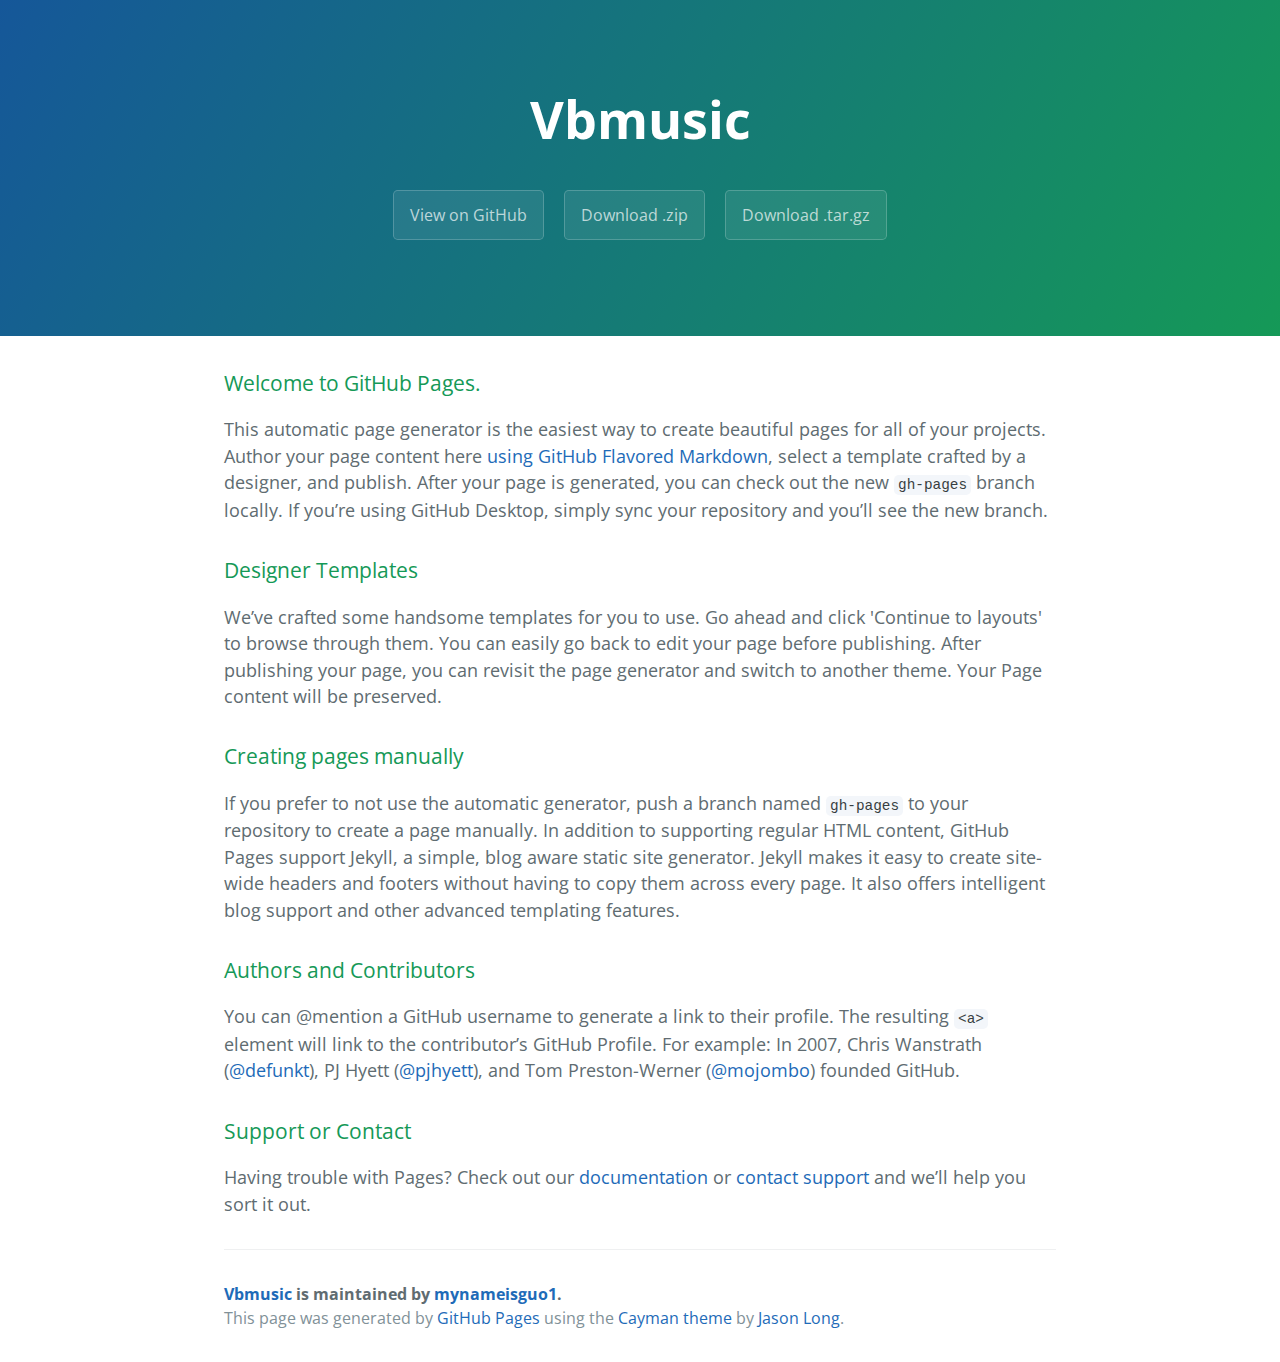
==== index.html @ 1adb62ca "Create gh-pages branch via GitHub" ====
<!DOCTYPE html>
<html lang="en-us">
  <head>
    <meta charset="UTF-8">
    <title>Vbmusic by mynameisguo1</title>
    <meta name="viewport" content="width=device-width, initial-scale=1">
    <link rel="stylesheet" type="text/css" href="stylesheets/normalize.css" media="screen">
    <link href='https://fonts.googleapis.com/css?family=Open+Sans:400,700' rel='stylesheet' type='text/css'>
    <link rel="stylesheet" type="text/css" href="stylesheets/stylesheet.css" media="screen">
    <link rel="stylesheet" type="text/css" href="stylesheets/github-light.css" media="screen">
  </head>
  <body>
    <section class="page-header">
      <h1 class="project-name">Vbmusic</h1>
      <h2 class="project-tagline"></h2>
      <a href="https://github.com/mynameisguo1/VBmusic" class="btn">View on GitHub</a>
      <a href="https://github.com/mynameisguo1/VBmusic/zipball/master" class="btn">Download .zip</a>
      <a href="https://github.com/mynameisguo1/VBmusic/tarball/master" class="btn">Download .tar.gz</a>
    </section>

    <section class="main-content">
      <h3>
<a id="welcome-to-github-pages" class="anchor" href="#welcome-to-github-pages" aria-hidden="true"><span aria-hidden="true" class="octicon octicon-link"></span></a>Welcome to GitHub Pages.</h3>

<p>This automatic page generator is the easiest way to create beautiful pages for all of your projects. Author your page content here <a href="https://guides.github.com/features/mastering-markdown/">using GitHub Flavored Markdown</a>, select a template crafted by a designer, and publish. After your page is generated, you can check out the new <code>gh-pages</code> branch locally. If you’re using GitHub Desktop, simply sync your repository and you’ll see the new branch.</p>

<h3>
<a id="designer-templates" class="anchor" href="#designer-templates" aria-hidden="true"><span aria-hidden="true" class="octicon octicon-link"></span></a>Designer Templates</h3>

<p>We’ve crafted some handsome templates for you to use. Go ahead and click 'Continue to layouts' to browse through them. You can easily go back to edit your page before publishing. After publishing your page, you can revisit the page generator and switch to another theme. Your Page content will be preserved.</p>

<h3>
<a id="creating-pages-manually" class="anchor" href="#creating-pages-manually" aria-hidden="true"><span aria-hidden="true" class="octicon octicon-link"></span></a>Creating pages manually</h3>

<p>If you prefer to not use the automatic generator, push a branch named <code>gh-pages</code> to your repository to create a page manually. In addition to supporting regular HTML content, GitHub Pages support Jekyll, a simple, blog aware static site generator. Jekyll makes it easy to create site-wide headers and footers without having to copy them across every page. It also offers intelligent blog support and other advanced templating features.</p>

<h3>
<a id="authors-and-contributors" class="anchor" href="#authors-and-contributors" aria-hidden="true"><span aria-hidden="true" class="octicon octicon-link"></span></a>Authors and Contributors</h3>

<p>You can @mention a GitHub username to generate a link to their profile. The resulting <code>&lt;a&gt;</code> element will link to the contributor’s GitHub Profile. For example: In 2007, Chris Wanstrath (<a href="https://github.com/defunkt" class="user-mention">@defunkt</a>), PJ Hyett (<a href="https://github.com/pjhyett" class="user-mention">@pjhyett</a>), and Tom Preston-Werner (<a href="https://github.com/mojombo" class="user-mention">@mojombo</a>) founded GitHub.</p>

<h3>
<a id="support-or-contact" class="anchor" href="#support-or-contact" aria-hidden="true"><span aria-hidden="true" class="octicon octicon-link"></span></a>Support or Contact</h3>

<p>Having trouble with Pages? Check out our <a href="https://help.github.com/pages">documentation</a> or <a href="https://github.com/contact">contact support</a> and we’ll help you sort it out.</p>

      <footer class="site-footer">
        <span class="site-footer-owner"><a href="https://github.com/mynameisguo1/VBmusic">Vbmusic</a> is maintained by <a href="https://github.com/mynameisguo1">mynameisguo1</a>.</span>

        <span class="site-footer-credits">This page was generated by <a href="https://pages.github.com">GitHub Pages</a> using the <a href="https://github.com/jasonlong/cayman-theme">Cayman theme</a> by <a href="https://twitter.com/jasonlong">Jason Long</a>.</span>
      </footer>

    </section>

  
  </body>
</html>
---- stylesheets/stylesheet.css ----
* {
  box-sizing: border-box; }

body {
  padding: 0;
  margin: 0;
  font-family: "Open Sans", "Helvetica Neue", Helvetica, Arial, sans-serif;
  font-size: 16px;
  line-height: 1.5;
  color: #606c71; }

a {
  color: #1e6bb8;
  text-decoration: none; }
  a:hover {
    text-decoration: underline; }

.btn {
  display: inline-block;
  margin-bottom: 1rem;
  color: rgba(255, 255, 255, 0.7);
  background-color: rgba(255, 255, 255, 0.08);
  border-color: rgba(255, 255, 255, 0.2);
  border-style: solid;
  border-width: 1px;
  border-radius: 0.3rem;
  transition: color 0.2s, background-color 0.2s, border-color 0.2s; }
  .btn + .btn {
    margin-left: 1rem; }

.btn:hover {
  color: rgba(255, 255, 255, 0.8);
  text-decoration: none;
  background-color: rgba(255, 255, 255, 0.2);
  border-color: rgba(255, 255, 255, 0.3); }

@media screen and (min-width: 64em) {
  .btn {
    padding: 0.75rem 1rem; } }

@media screen and (min-width: 42em) and (max-width: 64em) {
  .btn {
    padding: 0.6rem 0.9rem;
    font-size: 0.9rem; } }

@media screen and (max-width: 42em) {
  .btn {
    display: block;
    width: 100%;
    padding: 0.75rem;
    font-size: 0.9rem; }
    .btn + .btn {
      margin-top: 1rem;
      margin-left: 0; } }

.page-header {
  color: #fff;
  text-align: center;
  background-color: #159957;
  background-image: linear-gradient(120deg, #155799, #159957); }

@media screen and (min-width: 64em) {
  .page-header {
    padding: 5rem 6rem; } }

@media screen and (min-width: 42em) and (max-width: 64em) {
  .page-header {
    padding: 3rem 4rem; } }

@media screen and (max-width: 42em) {
  .page-header {
    padding: 2rem 1rem; } }

.project-name {
  margin-top: 0;
  margin-bottom: 0.1rem; }

@media screen and (min-width: 64em) {
  .project-name {
    font-size: 3.25rem; } }

@media screen and (min-width: 42em) and (max-width: 64em) {
  .project-name {
    font-size: 2.25rem; } }

@media screen and (max-width: 42em) {
  .project-name {
    font-size: 1.75rem; } }

.project-tagline {
  margin-bottom: 2rem;
  font-weight: normal;
  opacity: 0.7; }

@media screen and (min-width: 64em) {
  .project-tagline {
    font-size: 1.25rem; } }

@media screen and (min-width: 42em) and (max-width: 64em) {
  .project-tagline {
    font-size: 1.15rem; } }

@media screen and (max-width: 42em) {
  .project-tagline {
    font-size: 1rem; } }

.main-content :first-child {
  margin-top: 0; }
.main-content img {
  max-width: 100%; }
.main-content h1, .main-content h2, .main-content h3, .main-content h4, .main-content h5, .main-content h6 {
  margin-top: 2rem;
  margin-bottom: 1rem;
  font-weight: normal;
  color: #159957; }
.main-content p {
  margin-bottom: 1em; }
.main-content code {
  padding: 2px 4px;
  font-family: Consolas, "Liberation Mono", Menlo, Courier, monospace;
  font-size: 0.9rem;
  color: #383e41;
  background-color: #f3f6fa;
  border-radius: 0.3rem; }
.main-content pre {
  padding: 0.8rem;
  margin-top: 0;
  margin-bottom: 1rem;
  font: 1rem Consolas, "Liberation Mono", Menlo, Courier, monospace;
  color: #567482;
  word-wrap: normal;
  background-color: #f3f6fa;
  border: solid 1px #dce6f0;
  border-radius: 0.3rem; }
  .main-content pre > code {
    padding: 0;
    margin: 0;
    font-size: 0.9rem;
    color: #567482;
    word-break: normal;
    white-space: pre;
    background: transparent;
    border: 0; }
.main-content .highlight {
  margin-bottom: 1rem; }
  .main-content .highlight pre {
    margin-bottom: 0;
    word-break: normal; }
.main-content .highlight pre, .main-content pre {
  padding: 0.8rem;
  overflow: auto;
  font-size: 0.9rem;
  line-height: 1.45;
  border-radius: 0.3rem; }
.main-content pre code, .main-content pre tt {
  display: inline;
  max-width: initial;
  padding: 0;
  margin: 0;
  overflow: initial;
  line-height: inherit;
  word-wrap: normal;
  background-color: transparent;
  border: 0; }
  .main-content pre code:before, .main-content pre code:after, .main-content pre tt:before, .main-content pre tt:after {
    content: normal; }
.main-content ul, .main-content ol {
  margin-top: 0; }
.main-content blockquote {
  padding: 0 1rem;
  margin-left: 0;
  color: #819198;
  border-left: 0.3rem solid #dce6f0; }
  .main-content blockquote > :first-child {
    margin-top: 0; }
  .main-content blockquote > :last-child {
    margin-bottom: 0; }
.main-content table {
  display: block;
  width: 100%;
  overflow: auto;
  word-break: normal;
  word-break: keep-all; }
  .main-content table th {
    font-weight: bold; }
  .main-content table th, .main-content table td {
    padding: 0.5rem 1rem;
    border: 1px solid #e9ebec; }
.main-content dl {
  padding: 0; }
  .main-content dl dt {
    padding: 0;
    margin-top: 1rem;
    font-size: 1rem;
    font-weight: bold; }
  .main-content dl dd {
    padding: 0;
    margin-bottom: 1rem; }
.main-content hr {
  height: 2px;
  padding: 0;
  margin: 1rem 0;
  background-color: #eff0f1;
  border: 0; }

@media screen and (min-width: 64em) {
  .main-content {
    max-width: 64rem;
    padding: 2rem 6rem;
    margin: 0 auto;
    font-size: 1.1rem; } }

@media screen and (min-width: 42em) and (max-width: 64em) {
  .main-content {
    padding: 2rem 4rem;
    font-size: 1.1rem; } }

@media screen and (max-width: 42em) {
  .main-content {
    padding: 2rem 1rem;
    font-size: 1rem; } }

.site-footer {
  padding-top: 2rem;
  margin-top: 2rem;
  border-top: solid 1px #eff0f1; }

.site-footer-owner {
  display: block;
  font-weight: bold; }

.site-footer-credits {
  color: #819198; }

@media screen and (min-width: 64em) {
  .site-footer {
    font-size: 1rem; } }

@media screen and (min-width: 42em) and (max-width: 64em) {
  .site-footer {
    font-size: 1rem; } }

@media screen and (max-width: 42em) {
  .site-footer {
    font-size: 0.9rem; } }
---- stylesheets/github-light.css ----
/*
The MIT License (MIT)

Copyright (c) 2016 GitHub, Inc.

Permission is hereby granted, free of charge, to any person obtaining a copy
of this software and associated documentation files (the "Software"), to deal
in the Software without restriction, including without limitation the rights
to use, copy, modify, merge, publish, distribute, sublicense, and/or sell
copies of the Software, and to permit persons to whom the Software is
furnished to do so, subject to the following conditions:

The above copyright notice and this permission notice shall be included in all
copies or substantial portions of the Software.

THE SOFTWARE IS PROVIDED "AS IS", WITHOUT WARRANTY OF ANY KIND, EXPRESS OR
IMPLIED, INCLUDING BUT NOT LIMITED TO THE WARRANTIES OF MERCHANTABILITY,
FITNESS FOR A PARTICULAR PURPOSE AND NONINFRINGEMENT. IN NO EVENT SHALL THE
AUTHORS OR COPYRIGHT HOLDERS BE LIABLE FOR ANY CLAIM, DAMAGES OR OTHER
LIABILITY, WHETHER IN AN ACTION OF CONTRACT, TORT OR OTHERWISE, ARISING FROM,
OUT OF OR IN CONNECTION WITH THE SOFTWARE OR THE USE OR OTHER DEALINGS IN THE
SOFTWARE.

*/

.pl-c /* comment */ {
  color: #969896;
}

.pl-c1 /* constant, variable.other.constant, support, meta.property-name, support.constant, support.variable, meta.module-reference, markup.raw, meta.diff.header */,
.pl-s .pl-v /* string variable */ {
  color: #0086b3;
}

.pl-e /* entity */,
.pl-en /* entity.name */ {
  color: #795da3;
}

.pl-smi /* variable.parameter.function, storage.modifier.package, storage.modifier.import, storage.type.java, variable.other */,
.pl-s .pl-s1 /* string source */ {
  color: #333;
}

.pl-ent /* entity.name.tag */ {
  color: #63a35c;
}

.pl-k /* keyword, storage, storage.type */ {
  color: #a71d5d;
}

.pl-s /* string */,
.pl-pds /* punctuation.definition.string, string.regexp.character-class */,
.pl-s .pl-pse .pl-s1 /* string punctuation.section.embedded source */,
.pl-sr /* string.regexp */,
.pl-sr .pl-cce /* string.regexp constant.character.escape */,
.pl-sr .pl-sre /* string.regexp source.ruby.embedded */,
.pl-sr .pl-sra /* string.regexp string.regexp.arbitrary-repitition */ {
  color: #183691;
}

.pl-v /* variable */ {
  color: #ed6a43;
}

.pl-id /* invalid.deprecated */ {
  color: #b52a1d;
}

.pl-ii /* invalid.illegal */ {
  color: #f8f8f8;
  background-color: #b52a1d;
}

.pl-sr .pl-cce /* string.regexp constant.character.escape */ {
  font-weight: bold;
  color: #63a35c;
}

.pl-ml /* markup.list */ {
  color: #693a17;
}

.pl-mh /* markup.heading */,
.pl-mh .pl-en /* markup.heading entity.name */,
.pl-ms /* meta.separator */ {
  font-weight: bold;
  color: #1d3e81;
}

.pl-mq /* markup.quote */ {
  color: #008080;
}

.pl-mi /* markup.italic */ {
  font-style: italic;
  color: #333;
}

.pl-mb /* markup.bold */ {
  font-weight: bold;
  color: #333;
}

.pl-md /* markup.deleted, meta.diff.header.from-file */ {
  color: #bd2c00;
  background-color: #ffecec;
}

.pl-mi1 /* markup.inserted, meta.diff.header.to-file */ {
  color: #55a532;
  background-color: #eaffea;
}

.pl-mdr /* meta.diff.range */ {
  font-weight: bold;
  color: #795da3;
}

.pl-mo /* meta.output */ {
  color: #1d3e81;
}
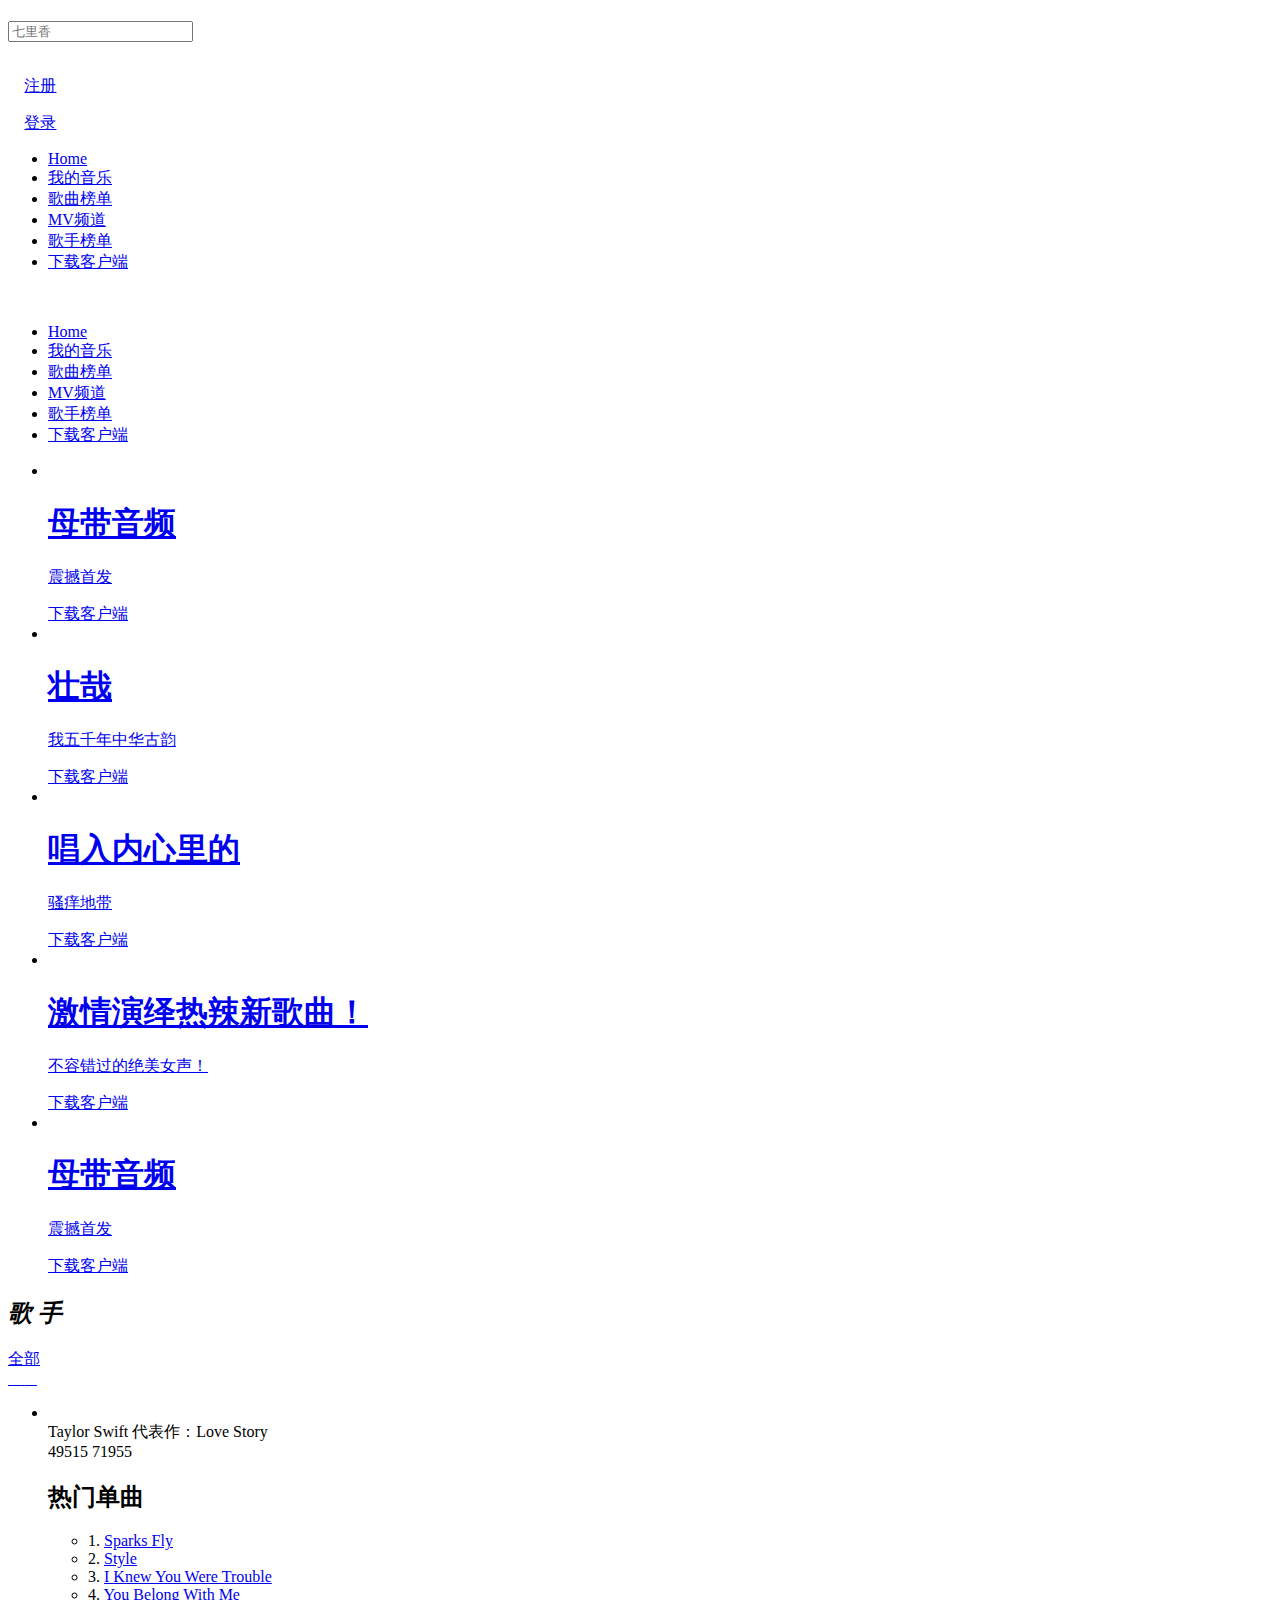
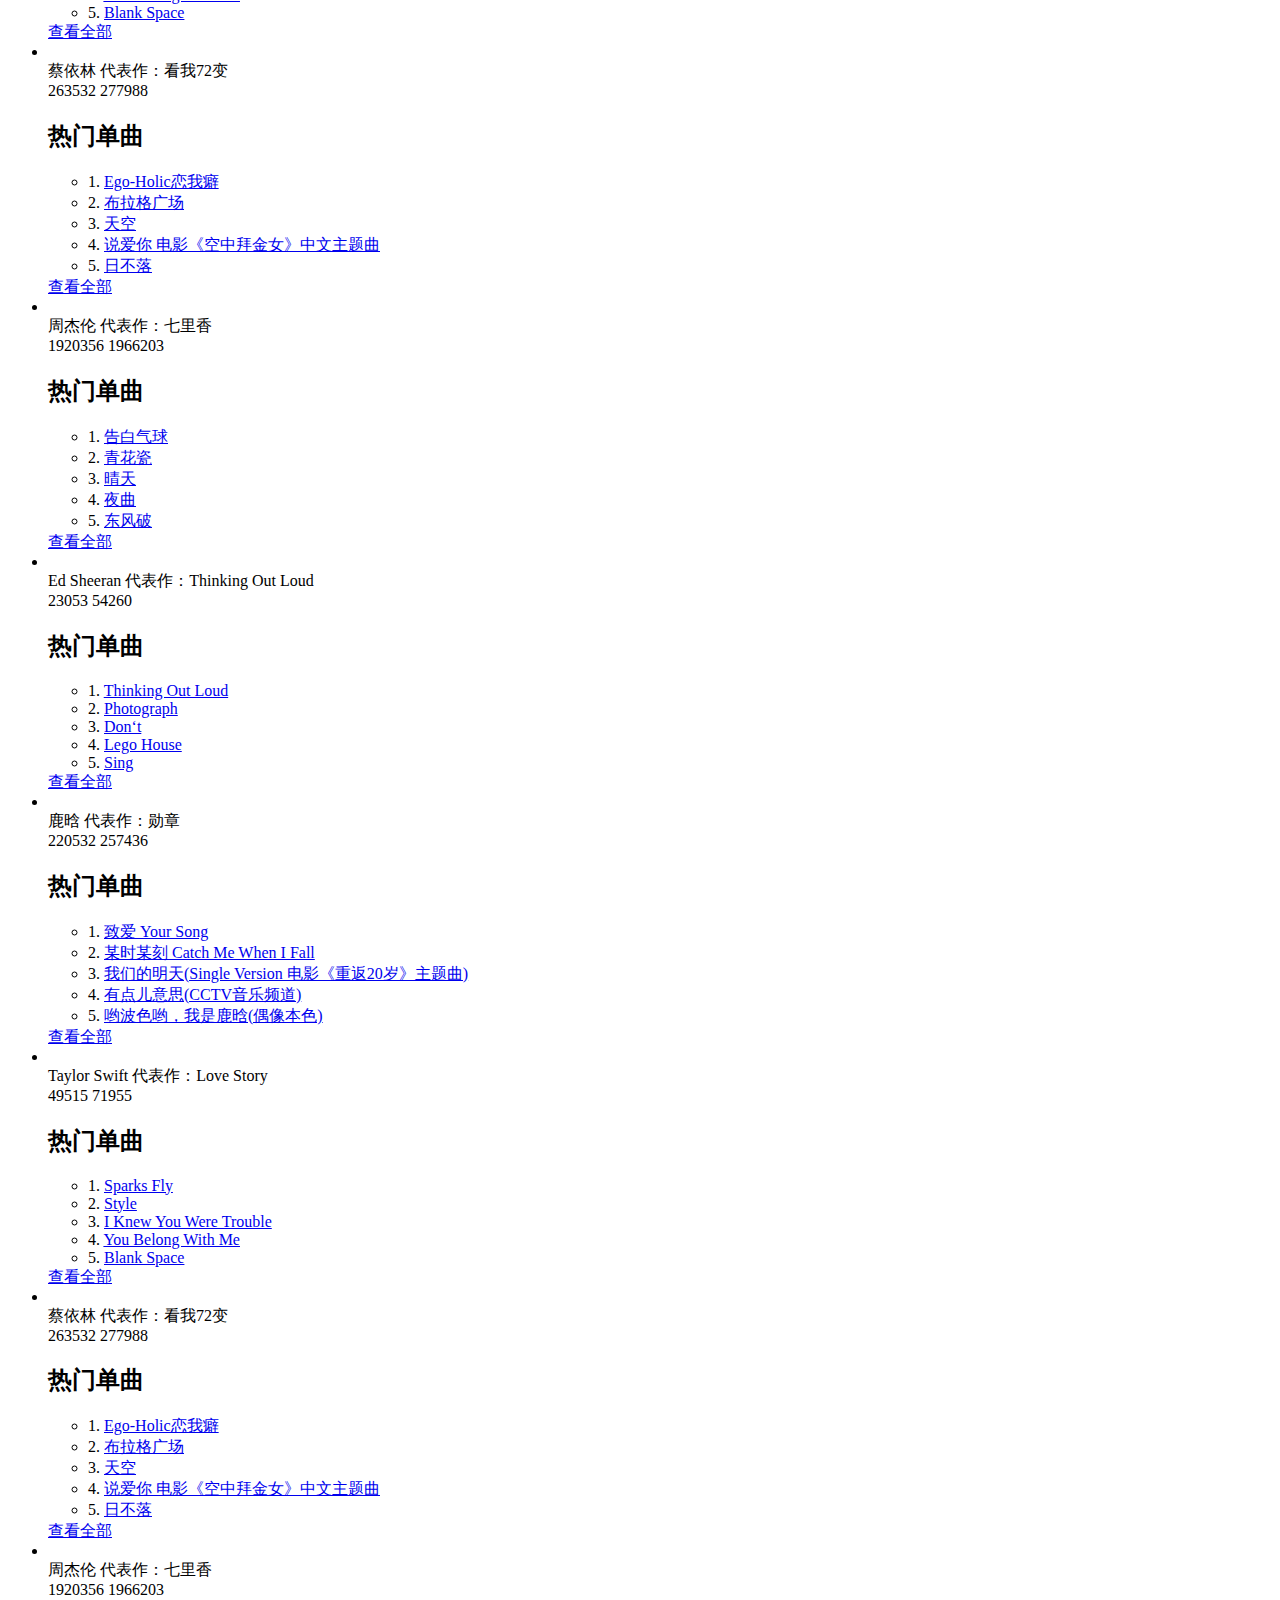
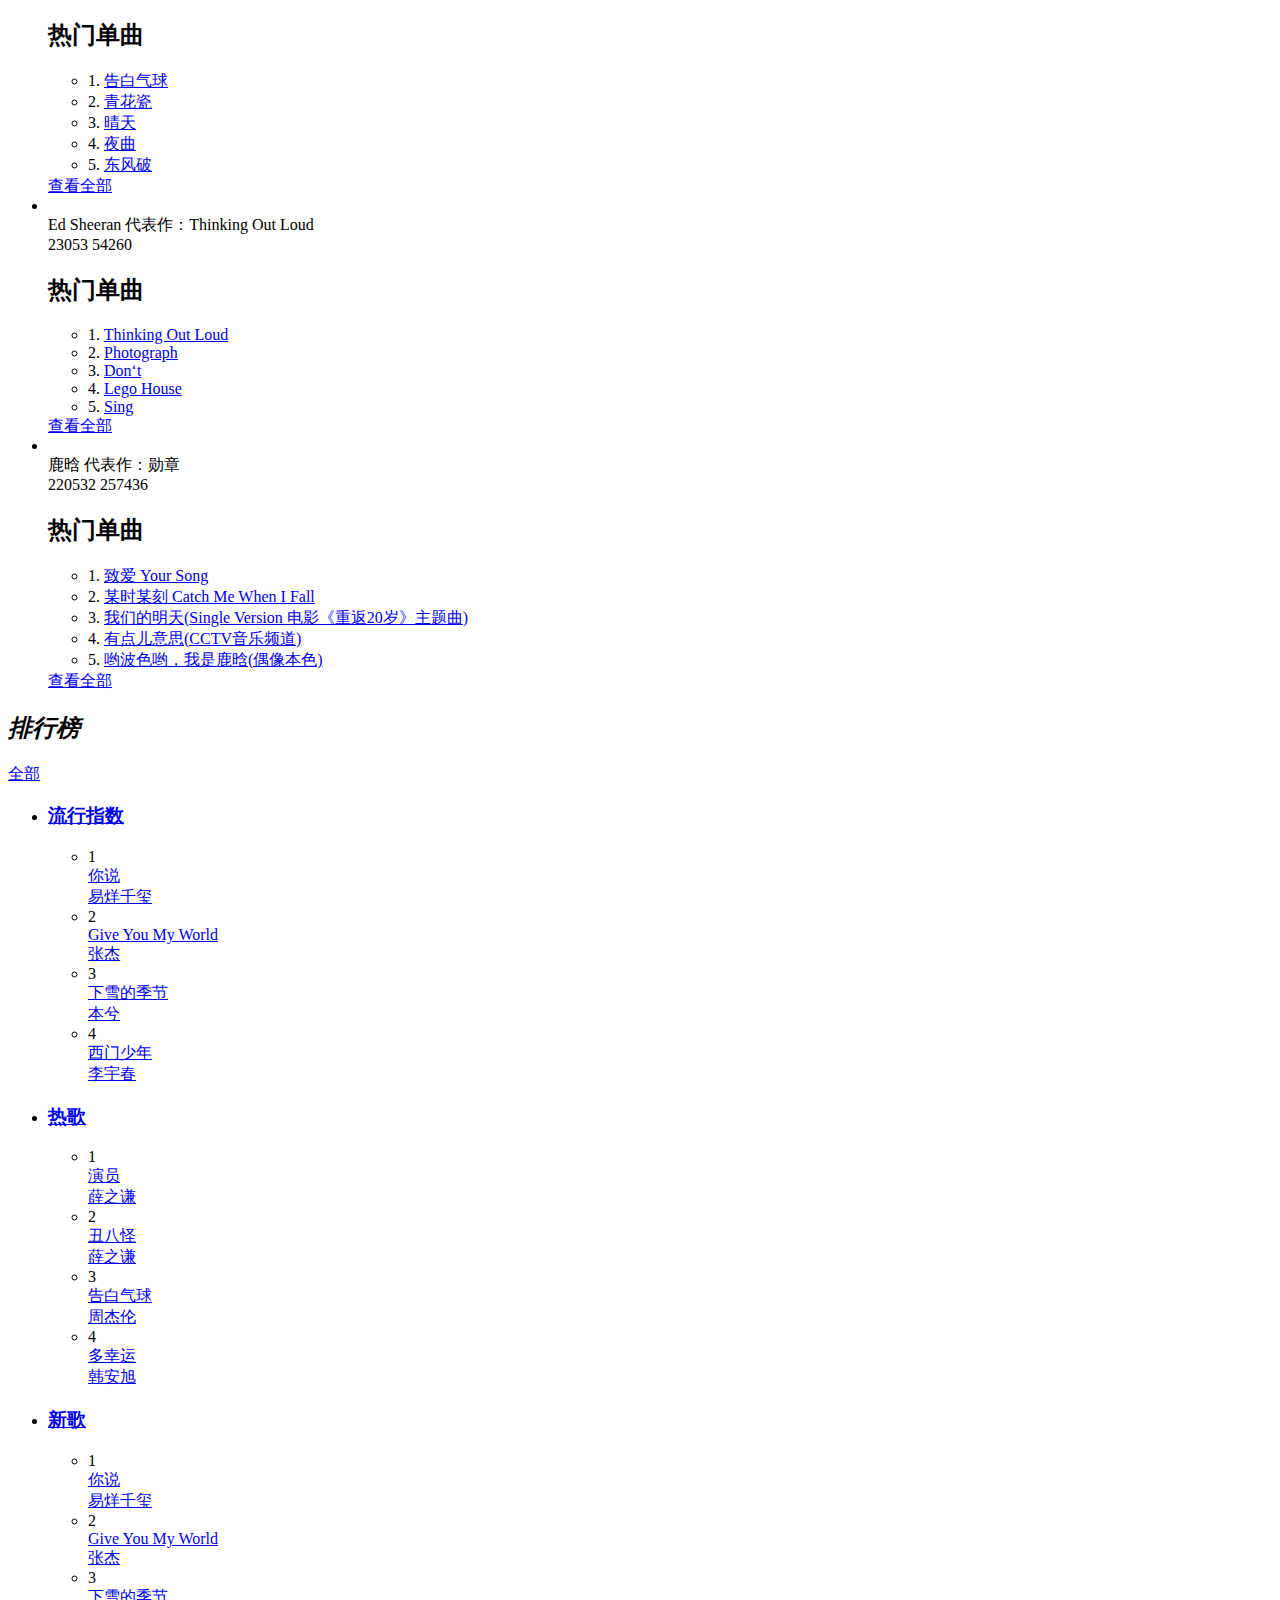
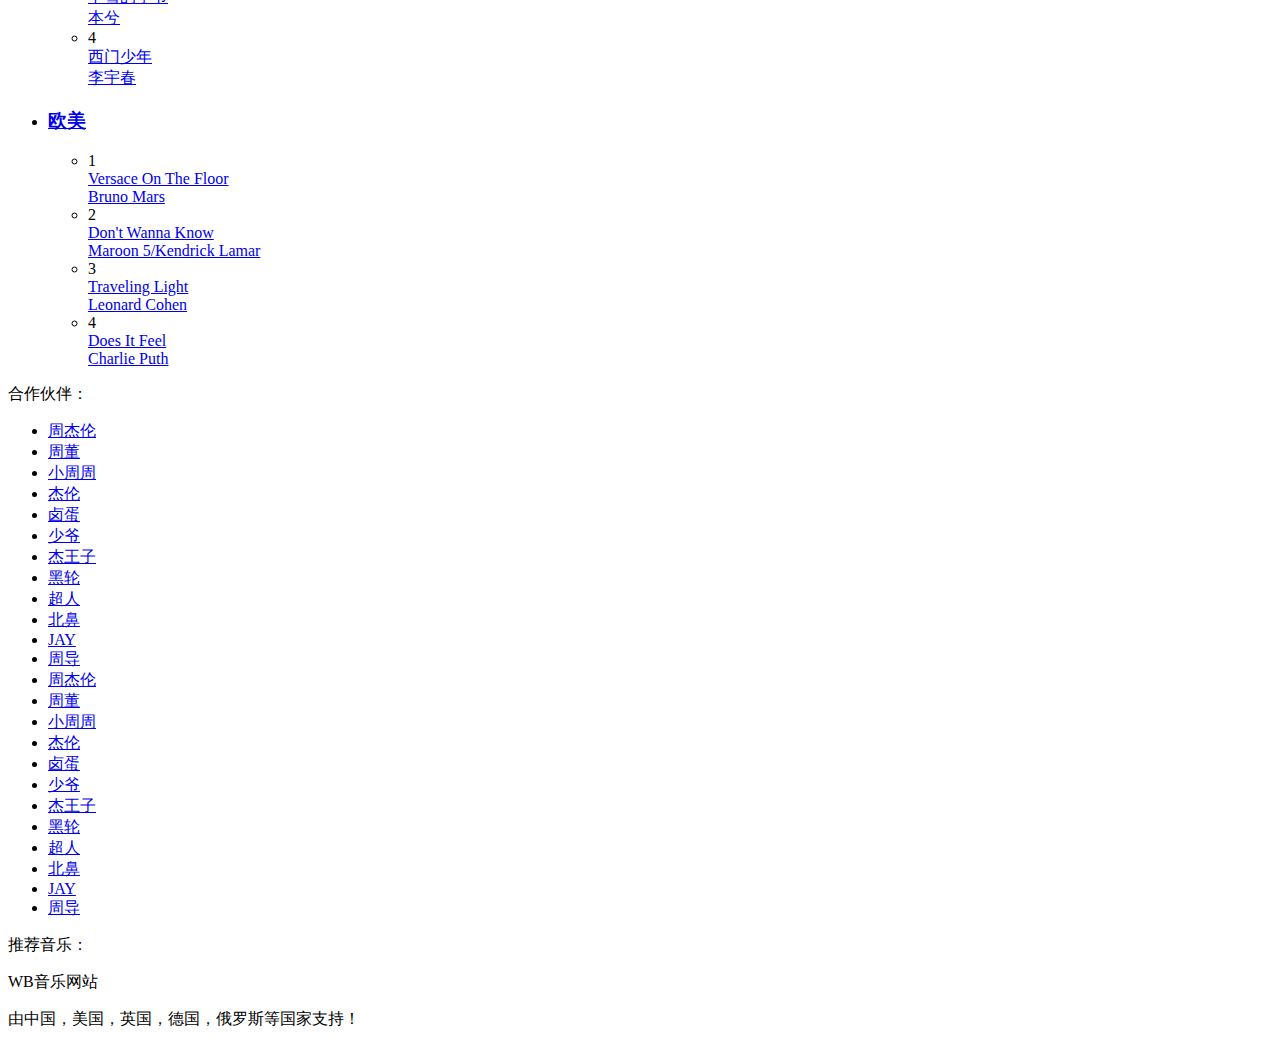
==== commit 39323866: "Add files via upload" ====
--- a/index.html
+++ b/index.html
@@ -1,57 +1,954 @@
-<!DOCTYPE html>
-<html lang="en-us">
-  <head>
-    <meta charset="UTF-8">
-    <title>Vbmusic by mynameisguo1</title>
-    <meta name="viewport" content="width=device-width, initial-scale=1">
-    <link rel="stylesheet" type="text/css" href="stylesheets/normalize.css" media="screen">
-    <link href='https://fonts.googleapis.com/css?family=Open+Sans:400,700' rel='stylesheet' type='text/css'>
-    <link rel="stylesheet" type="text/css" href="stylesheets/stylesheet.css" media="screen">
-    <link rel="stylesheet" type="text/css" href="stylesheets/github-light.css" media="screen">
-  </head>
-  <body>
-    <section class="page-header">
-      <h1 class="project-name">Vbmusic</h1>
-      <h2 class="project-tagline"></h2>
-      <a href="https://github.com/mynameisguo1/VBmusic" class="btn">View on GitHub</a>
-      <a href="https://github.com/mynameisguo1/VBmusic/zipball/master" class="btn">Download .zip</a>
-      <a href="https://github.com/mynameisguo1/VBmusic/tarball/master" class="btn">Download .tar.gz</a>
-    </section>
-
-    <section class="main-content">
-      <h3>
-<a id="welcome-to-github-pages" class="anchor" href="#welcome-to-github-pages" aria-hidden="true"><span aria-hidden="true" class="octicon octicon-link"></span></a>Welcome to GitHub Pages.</h3>
-
-<p>This automatic page generator is the easiest way to create beautiful pages for all of your projects. Author your page content here <a href="https://guides.github.com/features/mastering-markdown/">using GitHub Flavored Markdown</a>, select a template crafted by a designer, and publish. After your page is generated, you can check out the new <code>gh-pages</code> branch locally. If you’re using GitHub Desktop, simply sync your repository and you’ll see the new branch.</p>
-
-<h3>
-<a id="designer-templates" class="anchor" href="#designer-templates" aria-hidden="true"><span aria-hidden="true" class="octicon octicon-link"></span></a>Designer Templates</h3>
-
-<p>We’ve crafted some handsome templates for you to use. Go ahead and click 'Continue to layouts' to browse through them. You can easily go back to edit your page before publishing. After publishing your page, you can revisit the page generator and switch to another theme. Your Page content will be preserved.</p>
-
-<h3>
-<a id="creating-pages-manually" class="anchor" href="#creating-pages-manually" aria-hidden="true"><span aria-hidden="true" class="octicon octicon-link"></span></a>Creating pages manually</h3>
-
-<p>If you prefer to not use the automatic generator, push a branch named <code>gh-pages</code> to your repository to create a page manually. In addition to supporting regular HTML content, GitHub Pages support Jekyll, a simple, blog aware static site generator. Jekyll makes it easy to create site-wide headers and footers without having to copy them across every page. It also offers intelligent blog support and other advanced templating features.</p>
-
-<h3>
-<a id="authors-and-contributors" class="anchor" href="#authors-and-contributors" aria-hidden="true"><span aria-hidden="true" class="octicon octicon-link"></span></a>Authors and Contributors</h3>
-
-<p>You can @mention a GitHub username to generate a link to their profile. The resulting <code>&lt;a&gt;</code> element will link to the contributor’s GitHub Profile. For example: In 2007, Chris Wanstrath (<a href="https://github.com/defunkt" class="user-mention">@defunkt</a>), PJ Hyett (<a href="https://github.com/pjhyett" class="user-mention">@pjhyett</a>), and Tom Preston-Werner (<a href="https://github.com/mojombo" class="user-mention">@mojombo</a>) founded GitHub.</p>
-
-<h3>
-<a id="support-or-contact" class="anchor" href="#support-or-contact" aria-hidden="true"><span aria-hidden="true" class="octicon octicon-link"></span></a>Support or Contact</h3>
-
-<p>Having trouble with Pages? Check out our <a href="https://help.github.com/pages">documentation</a> or <a href="https://github.com/contact">contact support</a> and we’ll help you sort it out.</p>
-
-      <footer class="site-footer">
-        <span class="site-footer-owner"><a href="https://github.com/mynameisguo1/VBmusic">Vbmusic</a> is maintained by <a href="https://github.com/mynameisguo1">mynameisguo1</a>.</span>
-
-        <span class="site-footer-credits">This page was generated by <a href="https://pages.github.com">GitHub Pages</a> using the <a href="https://github.com/jasonlong/cayman-theme">Cayman theme</a> by <a href="https://twitter.com/jasonlong">Jason Long</a>.</span>
-      </footer>
-
-    </section>
-
-  
-  </body>
-</html>
+<!DOCTYPE html>
+<!--
+                                                           .
+                        ....:;$$$$$$$$$$$
+                    ..;;;$$$$$$$$$$$$$$$$:..
+                 .:$$$$$$$$$$$$$$$$$$$$$$$$$$:.
+               .;$$$$$$$$$$$$$$$$$$$$$$$$$$$$$$;.
+             .;$$$$$$$$$$$$$$$$$$$$$$$;$$$$$$$$$$;.
+            ;$$$$$$$$$$$$$$$$$$$;$$$$$$$$$$$$$$$$$$;
+           ;$$$$$$$$$$$$$$$$$$$$$$$$$$$$$$$$$$$$$$$$$
+          $$$$$$$$$$$$$$$$$$$$$$$$$$$$$$$$$$$$$$$$$$$$
+         :$$$$$$  $$$$$$$$$$$$$  $$$          $$$$$$$$;
+        .$$$$$$$$  $$$$$$$$$$$  $$$$  $$$$$$$  $$$$$$$$.
+        :$$$$$$$$$  $$$$$$$$$  $$$$$  $$$$$$$$  $$$$$$$:
+        ;$$$$$$$$$$  $$$$$$$  $$$$$$  $$$$$$$  $$$$$$$$;
+        ;$$$$$$$$$$$  $$$$$  $$$$$$$  $$$$$  $$$$$$$$$$;
+        :$$$$$$$$$$$$  $$$  $$$$$$$$  $$$$$$$  $$$$$$$$:
+        .$$$$$$$$$$$$$  $  $$$$$$$$$  $$$$$$$$  $$$$$$$.
+         ;$$$$$$$$$$$$$   $$$$$$$$$$  $$$$$$$  $$$$$$$;
+          $$$$$$$$$$$$$$ $$$$$$$$$$$          $$$$$$$$
+           $$$$$$$$$$$$$$$$$$$$$$$$$$$$$$$$$$$$$$$$$$
+            ;$$$$$$$$$$$$$$$$$$$$$$$$$$$$$$$$$$$$$$;
+             .$$$$$$$$$$$$$$$$$$$$$$$$$$$$$$$$$$$$.
+               .$$$$$$$$$$$$$$$$$$$$$$$$$$$$$$$$:
+                 .;$$$$$$$$$$$$$$$$$$$$$$$$$$;.
+                    .:$$$$$$$$$$$$$$$$$$$$:.
+                        ...:;;;;;;;;:...
+
+         交互:XX & 视觉:XX & 重构:XX & 前端:Sky先
+                         VB音乐团队倾情出品
+-->
+<html>
+<head lang="en">
+    <meta charset="UTF-8">
+    <title></title>
+    <meta name="viewport" content="width=device-width, user-scalable=no, initial-scale=1.0">
+    <link rel="stylesheet" href="public/css/reset.css"/>
+    <link rel="stylesheet" href="public/css/index.css"/>
+    <script src="public/js/jquery_1_11_1min.js"></script>
+</head>
+<body>
+    <!--登录注册-->
+    <div class="login">
+        <div class="login-inner">
+            <div class="logo">
+                <h1><a href="3D_yinyue.html"></a></h1>
+            </div>
+            <div class="search">
+                <input class="search-txt" type="text" placeholder="七里香"/>
+                <div class="search-icon">&#xe643;</div>
+            </div>
+            <p>
+                <i class="login-icon">&#xe7cd;</i>
+                <a href="zhuce.html">注册</a>
+            </p>
+            <p>
+                <i class="login-icon">&#xe62f;</i>
+                <a href="login.html">登录</a>
+            </p>
+        </div>
+    </div>
+    <div class="nav-inner2">
+        <div class="nav-line"></div>
+        <div></div>
+        <div></div>
+    </div>
+    <div class="nav-inner2-ul">
+        <ul>
+            <li>
+                <a class="nav-a" href="index.html">Home</a>
+            </li>
+            <li>
+                <a href="My_music.html">我的音乐</a>
+            </li>
+            <li>
+                <a href="song_list.html">歌曲榜单</a>
+            </li>
+            <li>
+                <a href="mv_channels.html">MV频道</a>
+            </li>
+            <li>
+                <a href="Singer_list.html">歌手榜单</a>
+            </li>
+            <li>
+                <a href="Download.html">下载客户端</a>
+            </li>
+        </ul>
+    </div>
+    <!--头部-->
+    <div class="header">
+        <!--导航-->
+        <div class="nav">
+            <div class="nav-bg"></div>
+            <div class="nav-inner">
+                <div class="nav-logo">
+                    <i>&#xe617;</i>
+                </div>
+            </div>
+            <div class="nav-inner">
+                <ul class="nav-ul">
+                    <li>
+                        <a class="nav-a" href="index.html">Home</a>
+                    </li>
+                    <li>
+                        <a href="My_music.html">我的音乐</a>
+                    </li>
+                    <li>
+                        <a href="song_list.html">歌曲榜单</a>
+                    </li>
+                    <li>
+                        <a href="mv_channels.html">MV频道</a>
+                    </li>
+                    <li>
+                        <a href="Singer_list.html">歌手榜单</a>
+                    </li>
+                    <li>
+                        <a href="Download.html">下载客户端</a>
+                    </li>
+                </ul>
+            </div>
+        </div>
+    </div>
+    <!--轮播图-->
+    <div class="lunBo">
+        <a class="tabLeft" href="javascript:;">
+            <span></span>
+        </a>
+        <a class="tabRight" href="javascript:;">
+            <span></span>
+        </a>
+        <ul>
+            <li>
+                <a class="lunBo-li-a" href="javascript:;">
+                    <div class="lunBo-a" href="javascript:;"></div>
+                    <img src="public/images/lunbo-img1.jpg" alt=""/>
+                    <div class="lunBo-inner">
+                        <h1>母带音频</h1>
+                        <p>震撼首发</p>
+                    </div>
+                </a>
+                <a class="bannerDown" href="javascript:;">下载客户端</a>
+            </li>
+            <li>
+                <a class="lunBo-li-a" href="javascript:;">
+                    <div class="lunBo-a" href="javascript:;"></div>
+                    <img src="public/images/lunbo-img2.jpg" alt=""/>
+                    <div class="lunBo-inner">
+                        <h1>壮哉</h1>
+                        <p>我五千年中华古韵</p>
+                    </div>
+                </a>
+                <a class="bannerDown" href="javascript:;">下载客户端</a>
+            </li>
+            <li>
+                <a class="lunBo-li-a" href="javascript:;">
+                    <div class="lunBo-a" href="javascript:;"></div>
+                    <img src="public/images/lunbo-img3.jpg" alt=""/>
+                    <div class="lunBo-inner">
+                        <h1>唱入内心里的</h1>
+                        <p>骚痒地带</p>
+                    </div>
+                </a>
+                <a class="bannerDown" href="javascript:;">下载客户端</a>
+            </li>
+            <li>
+                <a class="lunBo-li-a" href="javascript:;">
+                    <div class="lunBo-a" href="javascript:;"></div>
+                    <img src="public/images/lunbo-img4.jpg" alt=""/>
+                    <div class="lunBo-inner">
+                        <h1>激情演绎热辣新歌曲！</h1>
+                        <p>不容错过的绝美女声！</p>
+                    </div>
+                </a>
+                <a class="bannerDown" href="javascript:;">下载客户端</a>
+            </li>
+            <li>
+                <a class="lunBo-li-a" href="javascript:;">
+                    <div class="lunBo-a" href="javascript:;"></div>
+                    <img src="public/images/lunbo-img1.jpg" alt=""/>
+                    <div class="lunBo-inner">
+                        <h1>母带音频</h1>
+                        <p>震撼首发</p>
+                    </div>
+                </a>
+                <a class="bannerDown" href="javascript:;">下载客户端</a>
+            </li>
+        </ul>
+        <div class="point">
+            <div class="pointBox">
+                <a class="pointBox-a" href="javascript:;"></a>
+                <a href="javascript:;"></a>
+                <a href="javascript:;"></a>
+                <a href="javascript:;"></a>
+            </div>
+        </div>
+    </div>
+    <!--歌手-->
+    <div class="Singer">
+        <div class="list-inner Singer-inner">
+            <div class="list-inner-tit">
+                <h2>
+                    <i class="list-icon Singer-icon">歌 手</i>
+                </h2>
+                <i class="line-l"></i>
+                <i class="line-r"></i>
+            </div>
+            <a href="javascript:;" class="list-btn">
+                全部
+                <i class="list_btn_icon"></i>
+            </a>
+            <div class="Singer-ul">
+                <a class="Singer-l" href="javascript:;">
+                    <span>&#xe600;</span>
+                </a>
+                <a class="Singer-r" href="javascript:;">
+                    <span>&#xe63c;</span>
+                </a>
+                <div class="Sing-boxul">
+                    <ul class="Singer-ul1 clearfix">
+                        <li class="Singer-li">
+                            <img src="public/images/Singer-img1.jpg" alt=""/>
+                            <div class="jieshao-bg"></div>
+                            <div class="Singer-jieshao">
+                                <span class="Singer-name">Taylor Swift</span>
+                                <span>代表作：Love Story</span>
+                                <div class="num">
+                                    <span class="share">49515</span>
+                                    <span class="like">71955</span>
+                                </div>
+                            </div>
+                            <div class="gequ-bg"></div>
+                            <div class="Singer-gequ">
+                                <h2>热门单曲</h2>
+                                <ul>
+                                    <li>
+                                        <span>1.</span>
+                                        <a href="javascript:;">Sparks Fly</a>
+                                    </li>
+                                    <li>
+                                        <span>2.</span>
+                                        <a href="javascript:;">Style</a>
+                                    </li>
+                                    <li>
+                                        <span>3.</span>
+                                        <a href="javascript:;">I Knew You Were Trouble</a>
+                                    </li>
+                                    <li>
+                                        <span>4.</span>
+                                        <a href="javascript:;">You Belong With Me</a>
+                                    </li>
+                                    <li>
+                                        <span>5.</span>
+                                        <a href="javascript:;">Blank Space</a>
+                                    </li>
+                                </ul>
+                                <a class="more" href="javascript:;">查看全部</a>
+                                <div class="top-line"></div>
+                                <div class="left-line"></div>
+                            </div>
+                        </li>
+                        <li class="Singer-li">
+                            <img src="public/images/Singer-img2.jpg" alt=""/>
+                            <div class="jieshao-bg"></div>
+                            <div class="Singer-jieshao">
+                                <span class="Singer-name">蔡依林</span>
+                                <span>代表作：看我72变</span>
+                                <div class="num">
+                                    <span class="share">263532</span>
+                                    <span class="like">277988</span>
+                                </div>
+                            </div>
+                            <div class="gequ-bg"></div>
+                            <div class="Singer-gequ">
+                                <h2>热门单曲</h2>
+                                <ul>
+                                    <li>
+                                        <span>1.</span>
+                                        <a href="javascript:;">Ego-Holic恋我癖</a>
+                                    </li>
+                                    <li>
+                                        <span>2.</span>
+                                        <a href="javascript:;">布拉格广场</a>
+                                    </li>
+                                    <li>
+                                        <span>3.</span>
+                                        <a href="javascript:;">天空</a>
+                                    </li>
+                                    <li>
+                                        <span>4.</span>
+                                        <a href="javascript:;">说爱你 电影《空中拜金女》中文主题曲</a>
+                                    </li>
+                                    <li>
+                                        <span>5.</span>
+                                        <a href="javascript:;">日不落</a>
+                                    </li>
+                                </ul>
+                                <a class="more" href="javascript:;">查看全部</a>
+                                <div class="top-line"></div>
+                                <div class="left-line"></div>
+                            </div>
+                        </li>
+                        <li class="Singer-li">
+                            <img src="public/images/Singer-img3.jpg" alt=""/>
+                            <div class="jieshao-bg"></div>
+                            <div class="Singer-jieshao">
+                                <span class="Singer-name">周杰伦</span>
+                                <span>代表作：七里香</span>
+                                <div class="num">
+                                    <span class="share">1920356</span>
+                                    <span class="like">1966203</span>
+                                </div>
+                            </div>
+                            <div class="gequ-bg"></div>
+                            <div class="Singer-gequ">
+                                <h2>热门单曲</h2>
+                                <ul>
+                                    <li>
+                                        <span>1.</span>
+                                        <a href="javascript:;">告白气球</a>
+                                    </li>
+                                    <li>
+                                        <span>2.</span>
+                                        <a href="javascript:;">青花瓷</a>
+                                    </li>
+                                    <li>
+                                        <span>3.</span>
+                                        <a href="javascript:;">晴天</a>
+                                    </li>
+                                    <li>
+                                        <span>4.</span>
+                                        <a href="javascript:;">夜曲</a>
+                                    </li>
+                                    <li>
+                                        <span>5.</span>
+                                        <a href="javascript:;">东风破</a>
+                                    </li>
+                                </ul>
+                                <a class="more" href="javascript:;">查看全部</a>
+                                <div class="top-line"></div>
+                                <div class="left-line"></div>
+                            </div>
+                        </li>
+                        <li class="Singer-li">
+                            <img src="public/images/Singer-img4.jpg" alt=""/>
+                            <div class="jieshao-bg"></div>
+                            <div class="Singer-jieshao">
+                                <span class="Singer-name">Ed Sheeran</span>
+                                <span>代表作：Thinking Out Loud</span>
+                                <div class="num">
+                                    <span class="share">23053</span>
+                                    <span class="like">54260</span>
+                                </div>
+                            </div>
+                            <div class="gequ-bg"></div>
+                            <div class="Singer-gequ">
+                                <h2>热门单曲</h2>
+                                <ul>
+                                    <li>
+                                        <span>1.</span>
+                                        <a href="javascript:;">Thinking Out Loud</a>
+                                    </li>
+                                    <li>
+                                        <span>2.</span>
+                                        <a href="javascript:;">Photograph</a>
+                                    </li>
+                                    <li>
+                                        <span>3.</span>
+                                        <a href="javascript:;">Don‘t</a>
+                                    </li>
+                                    <li>
+                                        <span>4.</span>
+                                        <a href="javascript:;">Lego House</a>
+                                    </li>
+                                    <li>
+                                        <span>5.</span>
+                                        <a href="javascript:;">Sing</a>
+                                    </li>
+                                </ul>
+                                <a class="more" href="javascript:;">查看全部</a>
+                                <div class="top-line"></div>
+                                <div class="left-line"></div>
+                            </div>
+                        </li>
+                        <li class="Singer-li">
+                            <img src="public/images/Singer-img5.jpg" alt=""/>
+                            <div class="jieshao-bg"></div>
+                            <div class="Singer-jieshao">
+                                <span class="Singer-name">鹿晗</span>
+                                <span>代表作：勋章</span>
+                                <div class="num">
+                                    <span class="share">220532</span>
+                                    <span class="like">257436</span>
+                                </div>
+                            </div>
+                            <div class="gequ-bg"></div>
+                            <div class="Singer-gequ">
+                                <h2>热门单曲</h2>
+                                <ul>
+                                    <li>
+                                        <span>1.</span>
+                                        <a href="javascript:;">致爱 Your Song</a>
+                                    </li>
+                                    <li>
+                                        <span>2.</span>
+                                        <a href="javascript:;">某时某刻 Catch Me When I Fall</a>
+                                    </li>
+                                    <li>
+                                        <span>3.</span>
+                                        <a href="javascript:;">我们的明天(Single Version 电影《重返20岁》主题曲)</a>
+                                    </li>
+                                    <li>
+                                        <span>4.</span>
+                                        <a href="javascript:;">有点儿意思(CCTV音乐频道)</a>
+                                    </li>
+                                    <li>
+                                        <span>5.</span>
+                                        <a href="javascript:;">哟波色哟，我是鹿晗(偶像本色)</a>
+                                    </li>
+                                </ul>
+                                <a class="more" href="javascript:;">查看全部</a>
+                                <div class="top-line"></div>
+                                <div class="left-line"></div>
+                            </div>
+                        </li>
+                        <li class="Singer-li">
+                            <img src="public/images/Singer-img1.jpg" alt=""/>
+                            <div class="jieshao-bg"></div>
+                            <div class="Singer-jieshao">
+                                <span class="Singer-name">Taylor Swift</span>
+                                <span>代表作：Love Story</span>
+                                <div class="num">
+                                    <span class="share">49515</span>
+                                    <span class="like">71955</span>
+                                </div>
+                            </div>
+                            <div class="gequ-bg"></div>
+                            <div class="Singer-gequ">
+                                <h2>热门单曲</h2>
+                                <ul>
+                                    <li>
+                                        <span>1.</span>
+                                        <a href="javascript:;">Sparks Fly</a>
+                                    </li>
+                                    <li>
+                                        <span>2.</span>
+                                        <a href="javascript:;">Style</a>
+                                    </li>
+                                    <li>
+                                        <span>3.</span>
+                                        <a href="javascript:;">I Knew You Were Trouble</a>
+                                    </li>
+                                    <li>
+                                        <span>4.</span>
+                                        <a href="javascript:;">You Belong With Me</a>
+                                    </li>
+                                    <li>
+                                        <span>5.</span>
+                                        <a href="javascript:;">Blank Space</a>
+                                    </li>
+                                </ul>
+                                <a class="more" href="javascript:;">查看全部</a>
+                                <div class="top-line"></div>
+                                <div class="left-line"></div>
+                            </div>
+                        </li>
+                        <li class="Singer-li">
+                            <img src="public/images/Singer-img2.jpg" alt=""/>
+                            <div class="jieshao-bg"></div>
+                            <div class="Singer-jieshao">
+                                <span class="Singer-name">蔡依林</span>
+                                <span>代表作：看我72变</span>
+                                <div class="num">
+                                    <span class="share">263532</span>
+                                    <span class="like">277988</span>
+                                </div>
+                            </div>
+                            <div class="gequ-bg"></div>
+                            <div class="Singer-gequ">
+                                <h2>热门单曲</h2>
+                                <ul>
+                                    <li>
+                                        <span>1.</span>
+                                        <a href="javascript:;">Ego-Holic恋我癖</a>
+                                    </li>
+                                    <li>
+                                        <span>2.</span>
+                                        <a href="javascript:;">布拉格广场</a>
+                                    </li>
+                                    <li>
+                                        <span>3.</span>
+                                        <a href="javascript:;">天空</a>
+                                    </li>
+                                    <li>
+                                        <span>4.</span>
+                                        <a href="javascript:;">说爱你 电影《空中拜金女》中文主题曲</a>
+                                    </li>
+                                    <li>
+                                        <span>5.</span>
+                                        <a href="javascript:;">日不落</a>
+                                    </li>
+                                </ul>
+                                <a class="more" href="javascript:;">查看全部</a>
+                                <div class="top-line"></div>
+                                <div class="left-line"></div>
+                            </div>
+                        </li>
+                        <li class="Singer-li">
+                            <img src="public/images/Singer-img3.jpg" alt=""/>
+                            <div class="jieshao-bg"></div>
+                            <div class="Singer-jieshao">
+                                <span class="Singer-name">周杰伦</span>
+                                <span>代表作：七里香</span>
+                                <div class="num">
+                                    <span class="share">1920356</span>
+                                    <span class="like">1966203</span>
+                                </div>
+                            </div>
+                            <div class="gequ-bg"></div>
+                            <div class="Singer-gequ">
+                                <h2>热门单曲</h2>
+                                <ul>
+                                    <li>
+                                        <span>1.</span>
+                                        <a href="javascript:;">告白气球</a>
+                                    </li>
+                                    <li>
+                                        <span>2.</span>
+                                        <a href="javascript:;">青花瓷</a>
+                                    </li>
+                                    <li>
+                                        <span>3.</span>
+                                        <a href="javascript:;">晴天</a>
+                                    </li>
+                                    <li>
+                                        <span>4.</span>
+                                        <a href="javascript:;">夜曲</a>
+                                    </li>
+                                    <li>
+                                        <span>5.</span>
+                                        <a href="javascript:;">东风破</a>
+                                    </li>
+                                </ul>
+                                <a class="more" href="javascript:;">查看全部</a>
+                                <div class="top-line"></div>
+                                <div class="left-line"></div>
+                            </div>
+                        </li>
+                        <li class="Singer-li">
+                            <img src="public/images/Singer-img4.jpg" alt=""/>
+                            <div class="jieshao-bg"></div>
+                            <div class="Singer-jieshao">
+                                <span class="Singer-name">Ed Sheeran</span>
+                                <span>代表作：Thinking Out Loud</span>
+                                <div class="num">
+                                    <span class="share">23053</span>
+                                    <span class="like">54260</span>
+                                </div>
+                            </div>
+                            <div class="gequ-bg"></div>
+                            <div class="Singer-gequ">
+                                <h2>热门单曲</h2>
+                                <ul>
+                                    <li>
+                                        <span>1.</span>
+                                        <a href="javascript:;">Thinking Out Loud</a>
+                                    </li>
+                                    <li>
+                                        <span>2.</span>
+                                        <a href="javascript:;">Photograph</a>
+                                    </li>
+                                    <li>
+                                        <span>3.</span>
+                                        <a href="javascript:;">Don‘t</a>
+                                    </li>
+                                    <li>
+                                        <span>4.</span>
+                                        <a href="javascript:;">Lego House</a>
+                                    </li>
+                                    <li>
+                                        <span>5.</span>
+                                        <a href="javascript:;">Sing</a>
+                                    </li>
+                                </ul>
+                                <a class="more" href="javascript:;">查看全部</a>
+                                <div class="top-line"></div>
+                                <div class="left-line"></div>
+                            </div>
+                        </li>
+                        <li class="Singer-li">
+                            <img src="public/images/Singer-img5.jpg" alt=""/>
+                            <div class="jieshao-bg"></div>
+                            <div class="Singer-jieshao">
+                                <span class="Singer-name">鹿晗</span>
+                                <span>代表作：勋章</span>
+                                <div class="num">
+                                    <span class="share">220532</span>
+                                    <span class="like">257436</span>
+                                </div>
+                            </div>
+                            <div class="gequ-bg"></div>
+                            <div class="Singer-gequ">
+                                <h2>热门单曲</h2>
+                                <ul>
+                                    <li>
+                                        <span>1.</span>
+                                        <a href="javascript:;">致爱 Your Song</a>
+                                    </li>
+                                    <li>
+                                        <span>2.</span>
+                                        <a href="javascript:;">某时某刻 Catch Me When I Fall</a>
+                                    </li>
+                                    <li>
+                                        <span>3.</span>
+                                        <a href="javascript:;">我们的明天(Single Version 电影《重返20岁》主题曲)</a>
+                                    </li>
+                                    <li>
+                                        <span>4.</span>
+                                        <a href="javascript:;">有点儿意思(CCTV音乐频道)</a>
+                                    </li>
+                                    <li>
+                                        <span>5.</span>
+                                        <a href="javascript:;">哟波色哟，我是鹿晗(偶像本色)</a>
+                                    </li>
+                                </ul>
+                                <a class="more" href="javascript:;">查看全部</a>
+                                <div class="top-line"></div>
+                                <div class="left-line"></div>
+                            </div>
+                        </li>
+                    </ul>
+                </div>
+            </div>
+        </div>
+    </div>
+    <!--排行榜-->
+    <div class="toplist_box">
+        <div class="toplist_bg"></div>
+        <div class="list-inner">
+            <div class="list-inner-tit">
+                <h2>
+                    <i class="list-icon Singer-icon">排行榜</i>
+                </h2>
+                <i class="line-l"></i>
+                <i class="line-r"></i>
+            </div>
+            <a href="javascript:;" class="list-btn">
+                全部
+                <i class="list_btn_icon"></i>
+            </a>
+            <div>
+                <ul>
+                    <li class="list-fore list-fore1">
+                        <i class="list-fore-bg"></i>
+                        <i class="list-fore-play"><a href="javascript:;"></a></i>
+                        <i class="list-fore-line"></i>
+                        <h3 class="list-fore-h3">
+                            <a href="javascript:;">
+                                <i class="list-fore-h3-icon"></i>
+                                <div class="list-fore-h3-tit">流行指数</div>
+                            </a>
+                        </h3>
+                        <ul class="list-songlist">
+                            <li>
+                                <div class="list-number">1</div>
+                                <div class="list-name">
+                                    <a href="javascript:;">你说</a>
+                                </div>
+                                <div class="list-artist">
+                                    <a href="javascript:;">易烊千玺</a>
+                                </div>
+                            </li>
+                            <li>
+                                <div class="list-number">2</div>
+                                <div class="list-name">
+                                    <a href="javascript:;">Give You My World</a>
+                                </div>
+                                <div class="list-artist">
+                                    <a href="javascript:;">张杰</a>
+                                </div>
+                            </li>
+                            <li class="songlist-li3">
+                                <div class="list-number">3</div>
+                                <div class="list-name">
+                                    <a href="javascript:;">下雪的季节</a>
+                                </div>
+                                <div class="list-artist">
+                                    <a href="javascript:;">本兮</a>
+                                </div>
+                            </li>
+                            <li class="songlist-li3">
+                                <div class="list-number">4</div>
+                                <div class="list-name">
+                                    <a href="javascript:;">西门少年</a>
+                                </div>
+                                <div class="list-artist">
+                                    <a href="javascript:;">李宇春</a>
+                                </div>
+                            </li>
+                        </ul>
+                    </li>
+                    <li class="list-fore list-fore2">
+                        <div class="list-fore-item"></div>
+                        <i class="list-fore-bg"></i>
+                        <i class="list-fore-play"><a href="javascript:;"></a></i>
+                        <i class="list-fore-line"></i>
+                        <h3 class="list-fore-h3">
+                            <a href="javascript:;">
+                                <i class="list-fore-h3-icon"></i>
+                                <div class="list-fore-h3-tit">热歌</div>
+                            </a>
+                        </h3>
+                        <ul class="list-songlist">
+                            <li>
+                                <div class="list-number">1</div>
+                                <div class="list-name">
+                                    <a href="javascript:;">演员</a>
+                                </div>
+                                <div class="list-artist">
+                                    <a href="javascript:;">薛之谦</a>
+                                </div>
+                            </li>
+                            <li>
+                                <div class="list-number">2</div>
+                                <div class="list-name">
+                                    <a href="javascript:;">丑八怪</a>
+                                </div>
+                                <div class="list-artist">
+                                    <a href="javascript:;">薛之谦</a>
+                                </div>
+                            </li>
+                            <li class="songlist-li3">
+                                <div class="list-number">3</div>
+                                <div class="list-name">
+                                    <a href="javascript:;">告白气球</a>
+                                </div>
+                                <div class="list-artist">
+                                    <a href="javascript:;">周杰伦</a>
+                                </div>
+                            </li>
+                            <li class="songlist-li3">
+                                <div class="list-number">4</div>
+                                <div class="list-name">
+                                    <a href="javascript:;">多幸运</a>
+                                </div>
+                                <div class="list-artist">
+                                    <a href="javascript:;">韩安旭</a>
+                                </div>
+                            </li>
+                        </ul>
+                    </li>
+                    <li class="list-fore list-fore3">
+                        <div class="list-fore-item"></div>
+                        <i class="list-fore-bg"></i>
+                        <i class="list-fore-play"><a href="javascript:;"></a></i>
+                        <i class="list-fore-line"></i>
+                        <h3 class="list-fore-h3">
+                            <a href="javascript:;">
+                                <i class="list-fore-h3-icon"></i>
+                                <div class="list-fore-h3-tit">新歌</div>
+                            </a>
+                        </h3>
+                        <ul class="list-songlist">
+                            <li>
+                                <div class="list-number">1</div>
+                                <div class="list-name">
+                                    <a href="javascript:;">你说</a>
+                                </div>
+                                <div class="list-artist">
+                                    <a href="javascript:;">易烊千玺</a>
+                                </div>
+                            </li>
+                            <li>
+                                <div class="list-number">2</div>
+                                <div class="list-name">
+                                    <a href="javascript:;">Give You My World</a>
+                                </div>
+                                <div class="list-artist">
+                                    <a href="javascript:;">张杰</a>
+                                </div>
+                            </li>
+                            <li class="songlist-li3">
+                                <div class="list-number">3</div>
+                                <div class="list-name">
+                                    <a href="javascript:;">下雪的季节</a>
+                                </div>
+                                <div class="list-artist">
+                                    <a href="javascript:;">本兮</a>
+                                </div>
+                            </li>
+                            <li class="songlist-li3">
+                                <div class="list-number">4</div>
+                                <div class="list-name">
+                                    <a href="javascript:;">西门少年</a>
+                                </div>
+                                <div class="list-artist">
+                                    <a href="javascript:;">李宇春</a>
+                                </div>
+                            </li>
+                        </ul>
+                    </li>
+                    <li class="list-fore list-fore4">
+                        <div class="list-fore-item"></div>
+                        <i class="list-fore-bg"></i>
+                        <i class="list-fore-play"><a href="javascript:;"></a></i>
+                        <i class="list-fore-line"></i>
+                        <h3 class="list-fore-h3">
+                            <a href="javascript:;">
+                                <i class="list-fore-h3-icon"></i>
+                                <div class="list-fore-h3-tit">欧美</div>
+                            </a>
+                        </h3>
+                        <ul class="list-songlist">
+                            <li>
+                                <div class="list-number">1</div>
+                                <div class="list-name">
+                                    <a href="javascript:;">Versace On The Floor</a>
+                                </div>
+                                <div class="list-artist">
+                                    <a href="javascript:;">Bruno Mars</a>
+                                </div>
+                            </li>
+                            <li>
+                                <div class="list-number">2</div>
+                                <div class="list-name">
+                                    <a href="javascript:;">Don't Wanna Know</a>
+                                </div>
+                                <div class="list-artist">
+                                    <a href="javascript:;">Maroon 5/Kendrick Lamar</a>
+                                </div>
+                            </li>
+                            <li class="songlist-li3">
+                                <div class="list-number">3</div>
+                                <div class="list-name">
+                                    <a href="javascript:;">Traveling Light</a>
+                                </div>
+                                <div class="list-artist">
+                                    <a href="javascript:;">Leonard Cohen</a>
+                                </div>
+                            </li>
+                            <li class="songlist-li3">
+                                <div class="list-number">4</div>
+                                <div class="list-name">
+                                    <a href="javascript:;">Does It Feel</a>
+                                </div>
+                                <div class="list-artist">
+                                    <a href="javascript:;">Charlie Puth</a>
+                                </div>
+                            </li>
+                        </ul>
+                    </li>
+                </ul>
+            </div>
+        </div>
+    </div>
+    <!--合作伙伴-->
+    <div class="friends">
+        <div class="friends-inner">
+            <div class="friends-left">
+                <p class="friends-tit">合作伙伴：</p>
+                <ul>
+                    <li>
+                        <a href="javascript:;">周杰伦</a>
+                    </li>
+                    <li>
+                        <a href="javascript:;">周董</a>
+                    </li>
+                    <li>
+                        <a href="javascript:;">小周周</a>
+                    </li>
+                    <li>
+                        <a href="javascript:;">杰伦</a>
+                    </li>
+                    <li>
+                        <a href="javascript:;">卤蛋</a>
+                    </li>
+                    <li>
+                        <a href="javascript:;">少爷</a>
+                    </li>
+                    <li>
+                        <a href="javascript:;">杰王子</a>
+                    </li>
+                    <li>
+                        <a href="javascript:;">黑轮</a>
+                    </li>
+                    <li>
+                        <a href="javascript:;">超人</a>
+                    </li>
+                    <li>
+                        <a href="javascript:;">北鼻</a>
+                    </li>
+                    <li>
+                        <a href="javascript:;">JAY</a>
+                    </li>
+                    <li>
+                        <a href="javascript:;">周导</a>
+                    </li>
+                    <li>
+                        <a href="javascript:;">周杰伦</a>
+                    </li>
+                    <li>
+                        <a href="javascript:;">周董</a>
+                    </li>
+                    <li>
+                        <a href="javascript:;">小周周</a>
+                    </li>
+                    <li>
+                        <a href="javascript:;">杰伦</a>
+                    </li>
+                    <li>
+                        <a href="javascript:;">卤蛋</a>
+                    </li>
+                    <li>
+                        <a href="javascript:;">少爷</a>
+                    </li>
+                    <li>
+                        <a href="javascript:;">杰王子</a>
+                    </li>
+                    <li>
+                        <a href="javascript:;">黑轮</a>
+                    </li>
+                    <li>
+                        <a href="javascript:;">超人</a>
+                    </li>
+                    <li>
+                        <a href="javascript:;">北鼻</a>
+                    </li>
+                    <li>
+                        <a href="javascript:;">JAY</a>
+                    </li>
+                    <li>
+                        <a href="javascript:;">周导</a>
+                    </li>
+                </ul>
+            </div>
+            <div class="friends-right">
+                <p class="friends-tit">推荐音乐：</p>
+                <div class="friends-yy">
+                    <ul class="friends-yy-ul">
+
+                    </ul>
+                </div>
+            </div>
+        </div>
+    </div>
+    <!--尾部-->
+    <div class="footer">
+        <div class="footer-inner">
+            <p class="footer-item">WB音乐网站</p>
+            <p class="footer-item2">由中国，美国，英国，德国，俄罗斯等国家支持！</p>
+        </div>
+    </div>
+    <script src="public/js/index.js"></script>
+</body>
+</html>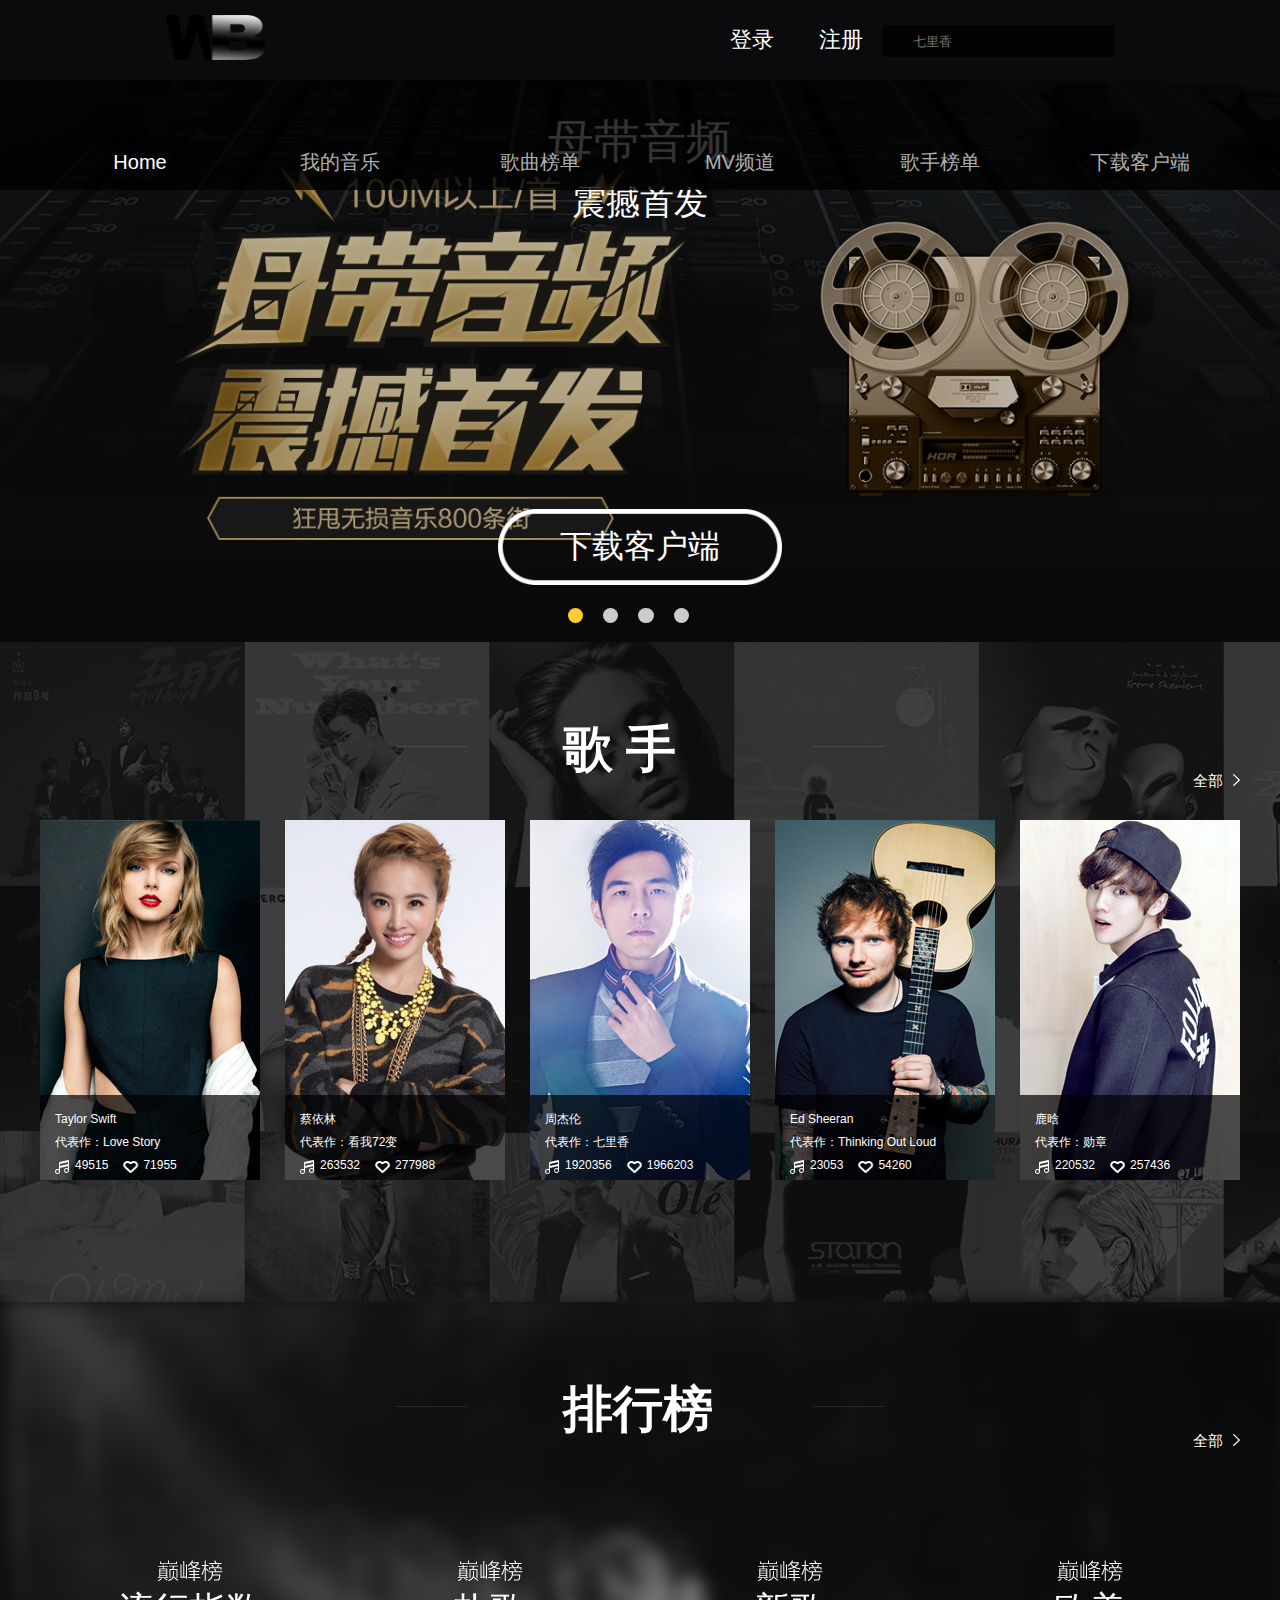
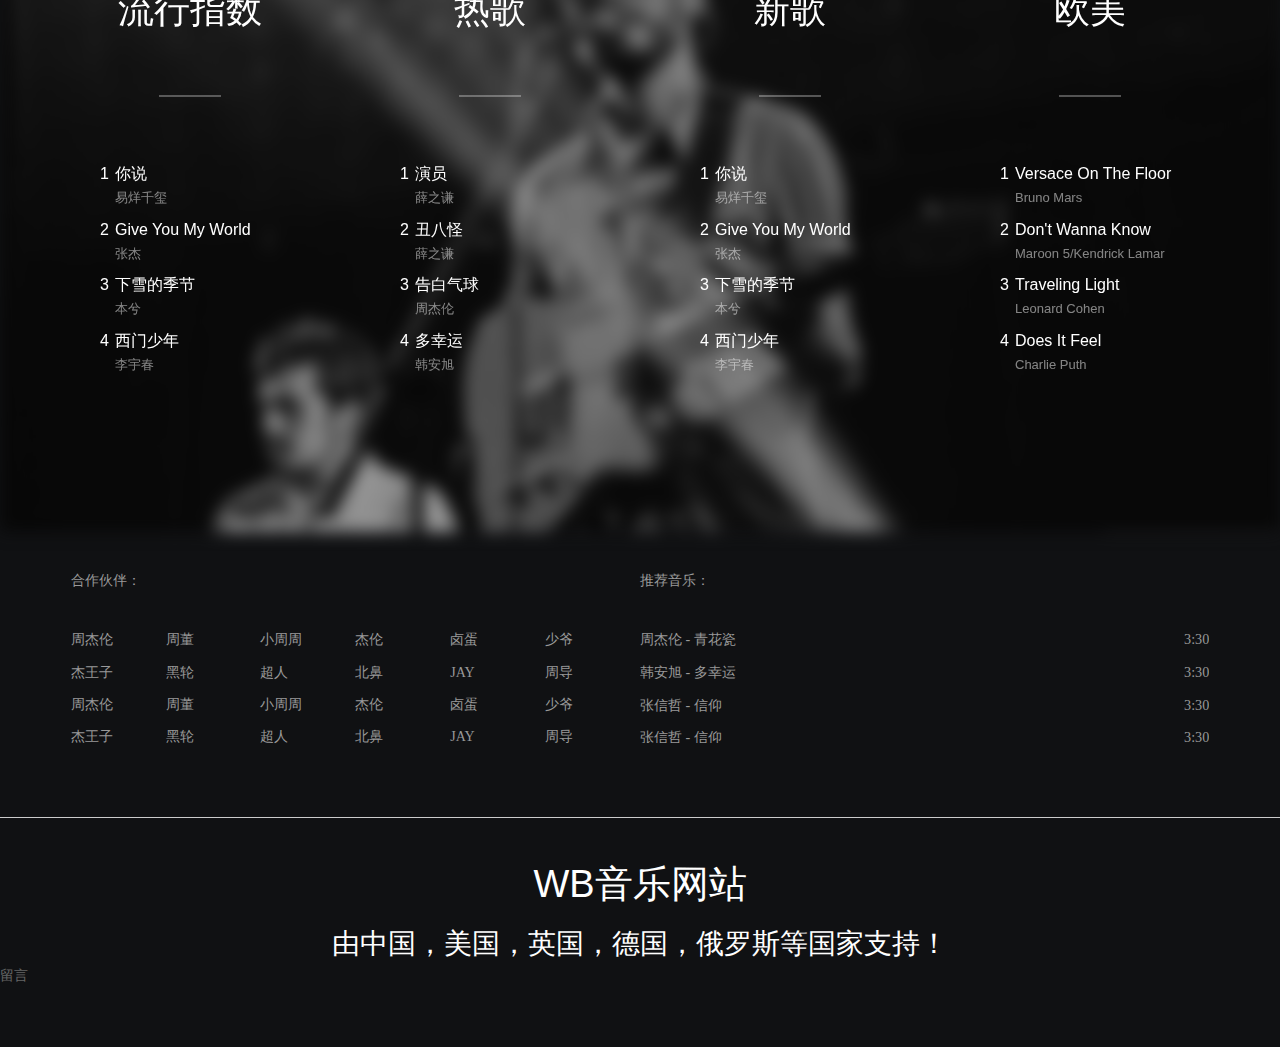
==== commit eec28815: "Add files via upload" ====
--- a/index.html
+++ b/index.html
@@ -9,15 +9,15 @@
             ;$$$$$$$$$$$$$$$$$$$;$$$$$$$$$$$$$$$$$$;
            ;$$$$$$$$$$$$$$$$$$$$$$$$$$$$$$$$$$$$$$$$$
           $$$$$$$$$$$$$$$$$$$$$$$$$$$$$$$$$$$$$$$$$$$$
-         :$$$$$$  $$$$$$$$$$$$$  $$$          $$$$$$$$;
-        .$$$$$$$$  $$$$$$$$$$$  $$$$  $$$$$$$  $$$$$$$$.
-        :$$$$$$$$$  $$$$$$$$$  $$$$$  $$$$$$$$  $$$$$$$:
-        ;$$$$$$$$$$  $$$$$$$  $$$$$$  $$$$$$$  $$$$$$$$;
-        ;$$$$$$$$$$$  $$$$$  $$$$$$$  $$$$$  $$$$$$$$$$;
-        :$$$$$$$$$$$$  $$$  $$$$$$$$  $$$$$$$  $$$$$$$$:
-        .$$$$$$$$$$$$$  $  $$$$$$$$$  $$$$$$$$  $$$$$$$.
-         ;$$$$$$$$$$$$$   $$$$$$$$$$  $$$$$$$  $$$$$$$;
-          $$$$$$$$$$$$$$ $$$$$$$$$$$          $$$$$$$$
+         :$$$$$$$  $$$$$$$$$$$$$   $$          $$$$$$$;
+        .$$$$$$$$$  $$$$$$$$$$$  $ $$  $$$$$$$  $$$$$$$.
+        :$$$$$$$$$$  $$$$$$$$$  $$ $$  $$$$$$$$  $$$$$$:
+        ;$$$$$$$$$$$  $$$$$$$  $$$ $$  $$$$$$$  $$$$$$$;
+        ;$$$$$$$$$$$$  $$$$$  $$$$ $$  $$$$$  $$$$$$$$$;
+        :$$$$$$$$$$$$$  $$$  $$$$$ $$  $$$$$$$  $$$$$$$:
+        .$$$$$$$$$$$$$$  $  $$$$$$ $$  $$$$$$$$  $$$$$$.
+         ;$$$$$$$$$$$$$$   $$$$$$$ $$  $$$$$$$  $$$$$$;
+          $$$$$$$$$$$$$$$ $$$$$$$$ $$          $$$$$$$
            $$$$$$$$$$$$$$$$$$$$$$$$$$$$$$$$$$$$$$$$$$
             ;$$$$$$$$$$$$$$$$$$$$$$$$$$$$$$$$$$$$$$;
              .$$$$$$$$$$$$$$$$$$$$$$$$$$$$$$$$$$$$.
@@ -27,13 +27,15 @@
                         ...:;;;;;;;;:...
 
          交互:XX & 视觉:XX & 重构:XX & 前端:Sky先
-                         VB音乐团队倾情出品
+                         WB音乐团队倾情出品
 -->
 <html>
 <head lang="en">
     <meta charset="UTF-8">
-    <title></title>
+    <title>WB音乐 - 总有你想不到</title>
+    <meta name="description" content="本站为您免费提供最全的在线音乐试听下载，以及全球海量电台和MV播放服务、最新音乐播放器下载。WB音乐 超越想象。" />
     <meta name="viewport" content="width=device-width, user-scalable=no, initial-scale=1.0">
+    <meta name="keywords" content="音乐,WB音乐,在线听歌,音乐下载,音乐播放器,音乐网站,MV,巅峰榜,音乐排行榜,翻译歌曲,热门歌曲,经典老歌" />
     <link rel="stylesheet" href="public/css/reset.css"/>
     <link rel="stylesheet" href="public/css/index.css"/>
     <script src="public/js/jquery_1_11_1min.js"></script>
@@ -230,6 +232,8 @@
                             </div>
                             <div class="gequ-bg"></div>
                             <div class="Singer-gequ">
+                                <div class="left-line"></div>
+                                <div class="top-line"></div>
                                 <h2>热门单曲</h2>
                                 <ul>
                                     <li>
@@ -254,8 +258,7 @@
                                     </li>
                                 </ul>
                                 <a class="more" href="javascript:;">查看全部</a>
-                                <div class="top-line"></div>
-                                <div class="left-line"></div>
+
                             </div>
                         </li>
                         <li class="Singer-li">
@@ -271,6 +274,8 @@
                             </div>
                             <div class="gequ-bg"></div>
                             <div class="Singer-gequ">
+                                <div class="top-line"></div>
+                                <div class="left-line"></div>
                                 <h2>热门单曲</h2>
                                 <ul>
                                     <li>
@@ -295,8 +300,7 @@
                                     </li>
                                 </ul>
                                 <a class="more" href="javascript:;">查看全部</a>
-                                <div class="top-line"></div>
-                                <div class="left-line"></div>
+
                             </div>
                         </li>
                         <li class="Singer-li">
@@ -312,6 +316,8 @@
                             </div>
                             <div class="gequ-bg"></div>
                             <div class="Singer-gequ">
+                                <div class="top-line"></div>
+                                <div class="left-line"></div>
                                 <h2>热门单曲</h2>
                                 <ul>
                                     <li>
@@ -336,8 +342,7 @@
                                     </li>
                                 </ul>
                                 <a class="more" href="javascript:;">查看全部</a>
-                                <div class="top-line"></div>
-                                <div class="left-line"></div>
+
                             </div>
                         </li>
                         <li class="Singer-li">
@@ -353,6 +358,8 @@
                             </div>
                             <div class="gequ-bg"></div>
                             <div class="Singer-gequ">
+                                <div class="top-line"></div>
+                                <div class="left-line"></div>
                                 <h2>热门单曲</h2>
                                 <ul>
                                     <li>
@@ -377,8 +384,7 @@
                                     </li>
                                 </ul>
                                 <a class="more" href="javascript:;">查看全部</a>
-                                <div class="top-line"></div>
-                                <div class="left-line"></div>
+
                             </div>
                         </li>
                         <li class="Singer-li">
@@ -394,6 +400,8 @@
                             </div>
                             <div class="gequ-bg"></div>
                             <div class="Singer-gequ">
+                                <div class="top-line"></div>
+                                <div class="left-line"></div>
                                 <h2>热门单曲</h2>
                                 <ul>
                                     <li>
@@ -418,8 +426,7 @@
                                     </li>
                                 </ul>
                                 <a class="more" href="javascript:;">查看全部</a>
-                                <div class="top-line"></div>
-                                <div class="left-line"></div>
+
                             </div>
                         </li>
                         <li class="Singer-li">
@@ -435,6 +442,8 @@
                             </div>
                             <div class="gequ-bg"></div>
                             <div class="Singer-gequ">
+                                <div class="top-line"></div>
+                                <div class="left-line"></div>
                                 <h2>热门单曲</h2>
                                 <ul>
                                     <li>
@@ -459,8 +468,7 @@
                                     </li>
                                 </ul>
                                 <a class="more" href="javascript:;">查看全部</a>
-                                <div class="top-line"></div>
-                                <div class="left-line"></div>
+
                             </div>
                         </li>
                         <li class="Singer-li">
@@ -476,6 +484,8 @@
                             </div>
                             <div class="gequ-bg"></div>
                             <div class="Singer-gequ">
+                                <div class="top-line"></div>
+                                <div class="left-line"></div>
                                 <h2>热门单曲</h2>
                                 <ul>
                                     <li>
@@ -500,8 +510,7 @@
                                     </li>
                                 </ul>
                                 <a class="more" href="javascript:;">查看全部</a>
-                                <div class="top-line"></div>
-                                <div class="left-line"></div>
+
                             </div>
                         </li>
                         <li class="Singer-li">
@@ -517,6 +526,8 @@
                             </div>
                             <div class="gequ-bg"></div>
                             <div class="Singer-gequ">
+                                <div class="top-line"></div>
+                                <div class="left-line"></div>
                                 <h2>热门单曲</h2>
                                 <ul>
                                     <li>
@@ -541,8 +552,7 @@
                                     </li>
                                 </ul>
                                 <a class="more" href="javascript:;">查看全部</a>
-                                <div class="top-line"></div>
-                                <div class="left-line"></div>
+
                             </div>
                         </li>
                         <li class="Singer-li">
@@ -558,6 +568,8 @@
                             </div>
                             <div class="gequ-bg"></div>
                             <div class="Singer-gequ">
+                                <div class="top-line"></div>
+                                <div class="left-line"></div>
                                 <h2>热门单曲</h2>
                                 <ul>
                                     <li>
@@ -582,8 +594,7 @@
                                     </li>
                                 </ul>
                                 <a class="more" href="javascript:;">查看全部</a>
-                                <div class="top-line"></div>
-                                <div class="left-line"></div>
+
                             </div>
                         </li>
                         <li class="Singer-li">
@@ -599,6 +610,8 @@
                             </div>
                             <div class="gequ-bg"></div>
                             <div class="Singer-gequ">
+                                <div class="top-line"></div>
+                                <div class="left-line"></div>
                                 <h2>热门单曲</h2>
                                 <ul>
                                     <li>
@@ -623,8 +636,7 @@
                                     </li>
                                 </ul>
                                 <a class="more" href="javascript:;">查看全部</a>
-                                <div class="top-line"></div>
-                                <div class="left-line"></div>
+
                             </div>
                         </li>
                     </ul>
@@ -948,6 +960,7 @@
             <p class="footer-item">WB音乐网站</p>
             <p class="footer-item2">由中国，美国，英国，德国，俄罗斯等国家支持！</p>
         </div>
+        <div class="Leave_message"><a href="Make_wish.html">留言</a></div>
     </div>
     <script src="public/js/index.js"></script>
 </body>
--- a/public/css/index.css
+++ b/public/css/index.css
@@ -0,0 +1,909 @@
+html {
+  font-size: 100px;
+}
+body {
+  background: #101113;
+}
+.login {
+  width: 100%;
+  height: 80px;
+  background: rgba(0, 0, 0, 0.3);
+  z-index: 3;
+  position: relative;
+}
+.login-inner {
+  width: 1050px;
+  box-sizing: border-box;
+  padding: 0 50px;
+  margin: 0 auto;
+}
+.logo {
+  float: left;
+  width: 100px;
+  height: 50px;
+  margin-top: 15px;
+}
+.logo h1 {
+  height: 50px;
+  background: url("../images/logo.png") no-repeat;
+  background-size: 100px;
+}
+@font-face {
+  font-family: 'iconfont';
+  /* project id??"188302" */
+  src: url('//at.alicdn.com/t/font_1r9b42dqkixdpldi.eot');
+  src: url('//at.alicdn.com/t/font_1r9b42dqkixdpldi.eot?#iefix') format('embedded-opentype'), url('//at.alicdn.com/t/font_1r9b42dqkixdpldi.woff') format('woff'), url('//at.alicdn.com/t/font_1r9b42dqkixdpldi.ttf') format('truetype'), url('//at.alicdn.com/t/font_1r9b42dqkixdpldi.svg#iconfont') format('svg');
+}
+.login-icon {
+  font-family: 'iconfont';
+}
+.login-inner p {
+  float: right;
+  line-height: 50px;
+  font-size: 22px;
+  color: #fff;
+  margin-left: 22px;
+  margin-top: 15px;
+}
+.login-inner p a {
+  color: #fff;
+}
+.search {
+  float: right;
+  margin-left: 20px;
+  position: relative;
+  margin-top: 15px;
+}
+.search-txt {
+  width: 200px;
+  height: 30px;
+  border: 0;
+  margin-top: 10px;
+  border-radius: 3px;
+  padding-left: 30px;
+  outline: none;
+  background-color: rgba(0, 0, 0, 0.7);
+  color: #fff;
+}
+@font-face {
+  font-family: 'iconfont';
+  /* project id??"188302" */
+  src: url('//at.alicdn.com/t/font_q73hx03d9q2awcdi.eot');
+  src: url('//at.alicdn.com/t/font_q73hx03d9q2awcdi.eot?#iefix') format('embedded-opentype'), url('//at.alicdn.com/t/font_q73hx03d9q2awcdi.woff') format('woff'), url('//at.alicdn.com/t/font_q73hx03d9q2awcdi.ttf') format('truetype'), url('//at.alicdn.com/t/font_q73hx03d9q2awcdi.svg#iconfont') format('svg');
+}
+.search-icon {
+  font-family: 'iconfont';
+  position: absolute;
+  left: 5px;
+  top: 10px;
+  font-size: 20px;
+  color: #ccc;
+}
+.nav-inner2 {
+  width: 48px;
+  height: 48px;
+  position: absolute;
+  right: 30px;
+  top: 55px;
+  border: 1px solid #fff;
+  display: none;
+  border-radius: 10px;
+  z-index: 10000;
+}
+.nav-inner2 div {
+  width: 30px;
+  height: 2px;
+  background: #fff;
+  margin: 0 auto 5px;
+}
+.nav-inner2 .nav-line {
+  margin: 15px auto 5px;
+}
+.nav-inner2-ul {
+  display: none;
+  width: 100%;
+  background: rgba(0, 0, 0, 0.5);
+}
+.nav-inner2-ul li {
+  display: block;
+  text-align: center;
+  color: #fff;
+  line-height: 30px;
+  font-size: 20px;
+}
+.header {
+  width: 100%;
+  position: relative;
+}
+.nav {
+  position: absolute;
+  top: 0;
+  left: 0;
+  width: 100%;
+  height: 110px;
+  z-index: 999;
+}
+.nav-bg {
+  position: absolute;
+  top: 0;
+  left: 0;
+  width: 100%;
+  height: 100%;
+  background: #000;
+  opacity: .8;
+  z-index: -1;
+}
+.nav-inner {
+  width: 1200px;
+  margin: 0 auto;
+  height: 55px;
+}
+.nav-ul li {
+  float: left;
+  height: 55px;
+  width: 16.6666%;
+  line-height: 55px;
+  font-size: 20px;
+  text-align: center;
+}
+.nav-ul li a {
+  color: #AEAFAF;
+}
+.nav-ul .nav-a {
+  color: #fff;
+}
+.nav-ul li a:hover {
+  color: #fff;
+}
+.nav-inner .nav-logo {
+  display: block;
+  text-align: center;
+  height: 100%;
+}
+@font-face {
+  font-family: 'iconfont';
+  /* project id："188302" */
+  src: url('//at.alicdn.com/t/font_zztrnrosl1ikvs4i.eot');
+  src: url('//at.alicdn.com/t/font_zztrnrosl1ikvs4i.eot?#iefix') format('embedded-opentype'), url('//at.alicdn.com/t/font_zztrnrosl1ikvs4i.woff') format('woff'), url('//at.alicdn.com/t/font_zztrnrosl1ikvs4i.ttf') format('truetype'), url('//at.alicdn.com/t/font_zztrnrosl1ikvs4i.svg#iconfont') format('svg');
+}
+.nav-logo i {
+  display: inline-block;
+  width: 55px;
+  height: 55px;
+  font-family: 'iconfont';
+  font-size: 35px;
+  color: #f1111f;
+  margin-top: 10px;
+}
+.lunBo {
+  position: relative;
+  overflow: hidden;
+  height: 600px;
+  width: 100%;
+}
+.tabLeft {
+  position: absolute;
+  top: 2rem;
+  width: 0.8rem;
+  height: 2.2rem;
+  cursor: pointer;
+  background: url("../images/leftright.png") no-repeat;
+  background-size: 0.8rem;
+  z-index: 1000;
+  left: 0;
+  display: none;
+}
+.tabLeft span {
+  display: block;
+  width: 0.24rem;
+  height: 0.4rem;
+  margin: 0.9rem 0 0 0.28rem;
+  background: url("../images/left40.png") no-repeat;
+  background-size: 0.24rem;
+}
+.tabRight {
+  position: absolute;
+  top: 2rem;
+  width: 0.8rem;
+  height: 2.2rem;
+  cursor: pointer;
+  background: url("../images/leftright.png") no-repeat;
+  background-size: 0.8rem;
+  z-index: 1000;
+  right: 0;
+  display: none;
+}
+.tabRight span {
+  display: block;
+  width: 0.24rem;
+  height: 0.4rem;
+  margin: 0.9rem 0 0 0.28rem;
+  background: url("../images/right40.png") no-repeat;
+  background-size: 0.24rem;
+}
+.lunBo ul {
+  position: absolute;
+}
+.lunBo ul li {
+  float: left;
+  position: relative;
+  cursor: pointer;
+}
+.lunBo-a {
+  position: absolute;
+  width: 100%;
+  height: 100%;
+  background: #000;
+  opacity: .2;
+}
+.lunBo-inner {
+  width: 100%;
+  color: #fff;
+  text-align: center;
+  overflow: hidden;
+  position: absolute;
+  top: 0;
+  left: 0;
+}
+.lunBo-inner h1 {
+  font-size: 0.48rem;
+  margin-top: 0.3rem;
+  font-weight: 500;
+}
+.lunBo-inner p {
+  font-size: 0.36rem;
+}
+.lunBo .bannerDown {
+  position: absolute;
+  width: 3rem;
+  height: 0.8rem;
+  background: url("../images/bannerDown.png") no-repeat;
+  background-size: 3rem;
+  bottom: 0.6rem;
+  text-align: center;
+  line-height: 0.8rem;
+  font-size: 0.34rem;
+  color: #fff;
+  left: 50%;
+  margin-left: -1.5rem;
+}
+.lunBo .bannerDown:hover {
+  background: url("../images/bannerDown2.png") no-repeat;
+  background-size: 3rem;
+  color: #FFCD2D;
+}
+.point {
+  position: absolute;
+  width: 100%;
+  bottom: 0.2rem;
+}
+.pointBox {
+  margin: 0 auto;
+  overflow: hidden;
+}
+.pointBox a {
+  float: left;
+  width: 0.16rem;
+  height: 0.16rem;
+  border-radius: 50%;
+  background: #ccc;
+  margin-right: 20px;
+}
+.pointBox .pointBox-a {
+  background: #FFCD2D;
+}
+.Singer {
+  width: 100%;
+  position: relative;
+  background: url("../images/bg_index_new.jpg") no-repeat;
+}
+.Singer .Singer-inner {
+  height: 660px;
+  overflow: inherit;
+}
+.Singer .Singer-icon {
+  background: none;
+  color: #fff;
+  font-size: 50px;
+  margin-top: -10px;
+}
+.Sing-boxul {
+  position: relative;
+  overflow: hidden;
+  height: 360px;
+}
+.Singer-li {
+  float: left;
+  width: 220px;
+  position: relative;
+  margin-right: 25px;
+  overflow: hidden;
+}
+.jieshao-bg {
+  background: #000;
+  width: 100%;
+  height: 85px;
+  position: absolute;
+  bottom: 0;
+  opacity: .7;
+}
+.Singer-jieshao {
+  width: 100%;
+  height: 85px;
+  position: absolute;
+  bottom: 0;
+  color: #fff;
+}
+.Singer-jieshao span {
+  display: block;
+  margin-left: 15px;
+  font-size: 12px;
+}
+.Singer-name {
+  margin: 15px 0 5px 0;
+  font-size: 12px;
+  display: block;
+}
+.num span {
+  float: left;
+  margin-top: 5px;
+  background: url("../images/icon.png") no-repeat;
+  padding-left: 20px;
+}
+.num .share {
+  background-position: -105px 3px;
+}
+.num .like {
+  background-position: -230px 4px;
+}
+.gequ-bg {
+  width: 100%;
+  height: 100%;
+  position: absolute;
+  top: 0;
+  background: #000;
+  opacity: 0;
+  transition: opacity 0.5s;
+}
+.Singer-li img {
+  transform: scale(1);
+  transition: all 0.5s;
+}
+.Singer-li:hover img {
+  transform: scale(1.1);
+}
+.Singer-li:hover .gequ-bg {
+  opacity: .5;
+}
+.Singer-li:hover .jieshao-bg {
+  display: none;
+}
+.Singer-li:hover .Singer-jieshao {
+  display: none;
+}
+.Singer-gequ {
+  width: 100%;
+  height: 100%;
+  position: absolute;
+  top: 0;
+  opacity: 0;
+  transition: opacity 0.5s;
+}
+.Singer-gequ h2 {
+  font-size: 16px;
+  color: #fff;
+  font-weight: 500;
+  text-align: center;
+  margin-top: 60px;
+  margin-bottom: 15px;
+}
+.Singer-gequ ul {
+  overflow: hidden;
+  width: 100%;
+}
+.Singer-gequ ul li {
+  float: left;
+  position: relative;
+  margin-right: 25px;
+  margin-top: 11px;
+  color: #fff;
+  padding-left: 40px;
+  width: 150px;
+  height: 21px;
+  overflow: hidden;
+  white-space: nowrap;
+  text-overflow: ellipsis;
+}
+.Singer-gequ ul li a {
+  color: #fff;
+}
+.Singer-gequ .more {
+  text-align: center;
+  font-weight: 500;
+  color: #fff;
+  display: block;
+  margin-top: 20px;
+}
+.top-line {
+  position: absolute;
+  top: 30px;
+  left: 10px;
+  height: 300px;
+  width: 0;
+  border-top: 1px solid #fff;
+  border-bottom: 1px solid #fff;
+  transition: all 0.5s;
+}
+.left-line {
+  position: absolute;
+  top: 20px;
+  left: 20px;
+  height: 0;
+  width: 180px;
+  border-left: 1px solid #fff;
+  border-right: 1px solid #fff;
+  transition: all 0.5s;
+}
+.Singer-li:hover .Singer-gequ {
+  opacity: 1;
+}
+.Singer-li:hover .top-line {
+  width: 200px;
+}
+.Singer-li:hover .left-line {
+  height: 320px;
+}
+.Singer-ul {
+  position: relative;
+}
+.Singer-l {
+  position: absolute;
+  top: 50%;
+  left: -5%;
+}
+.Singer-l span {
+  font-family: 'iconfont';
+  font-size: 50px;
+  position: absolute;
+  top: -50%;
+  left: 0;
+}
+.Singer-r {
+  position: absolute;
+  top: 50%;
+  right: -5%;
+}
+.Singer-ul1 {
+  position: absolute;
+  left: 0;
+  top: 0;
+}
+.Singer-r span {
+  font-family: 'iconfont';
+  font-size: 50px;
+  position: absolute;
+  top: -50%;
+  right: 0;
+}
+@font-face {
+  font-family: 'iconfont';
+  /* project id��"188302" */
+  src: url('//at.alicdn.com/t/font_7py4ucgrsdrvygb9.eot');
+  src: url('//at.alicdn.com/t/font_7py4ucgrsdrvygb9.eot?#iefix') format('embedded-opentype'), url('//at.alicdn.com/t/font_7py4ucgrsdrvygb9.woff') format('woff'), url('//at.alicdn.com/t/font_7py4ucgrsdrvygb9.ttf') format('truetype'), url('//at.alicdn.com/t/font_7py4ucgrsdrvygb9.svg#iconfont') format('svg');
+}
+.toplist_box {
+  width: 100%;
+  position: relative;
+}
+.toplist_bg {
+  width: 100%;
+  height: 100%;
+  position: absolute;
+  left: 0;
+  top: 0;
+  filter: blur(8px);
+  background: url("../images/list-img1.jpg") 50% 0;
+}
+.list-inner {
+  height: 830px;
+  width: 1200px;
+  margin: 0 auto;
+  position: relative;
+  overflow: hidden;
+}
+.list-inner-tit {
+  position: relative;
+  width: 490px;
+  height: 48px;
+  padding-top: 80px;
+  margin: 0 auto 50px;
+}
+.list-icon {
+  width: 155px;
+  display: block;
+  height: 48px;
+  margin: 0 auto;
+  color: #fff;
+  font-size: 50px;
+  margin-top: -10px;
+}
+.line-l {
+  position: absolute;
+  top: 104px;
+  width: 72px;
+  height: 1px;
+  opacity: 0.1;
+  left: 0;
+  background: #fff;
+}
+.line-r {
+  position: absolute;
+  top: 104px;
+  width: 72px;
+  height: 1px;
+  opacity: 0.1;
+  right: 0;
+  background: #fff;
+}
+.list-inner .list-btn {
+  position: absolute;
+  right: 0;
+  top: 128px;
+  font-size: 15px;
+  color: #fff;
+}
+.list_btn_icon {
+  display: inline-block;
+  width: 7px;
+  height: 12px;
+  margin-left: 6px;
+  background: url("../images/icon_sprite.png") no-repeat;
+  background-position: -40px -260px;
+}
+.list-fore {
+  position: relative;
+  float: left;
+  z-index: 2;
+  width: 25%;
+  height: 567px;
+  overflow: hidden;
+  font-family: Tahoma,Arial;
+  transform: translateX(0px) rotateY(0deg);
+  transition: all 0.5s;
+}
+.list-inner .testr {
+  transform: rotateY(-60deg);
+}
+.list-inner .testr-l1 {
+  transform: translateX(20px);
+}
+.list-fore-bg {
+  position: absolute;
+  left: 0;
+  top: 0;
+  width: 100%;
+  height: 100%;
+  background: #000;
+  opacity: 0;
+  transition: opacity 0.5s;
+  border-radius: 10px;
+}
+.list-fore:hover .list-fore-bg {
+  opacity: 0.3;
+}
+.list-fore-play {
+  position: absolute;
+  left: 50%;
+  width: 70px;
+  height: 70px;
+  opacity: 0;
+  transform: scale(0.7);
+  transition: all 0.5s;
+  margin: 0 -35px;
+  background: url("../images/cover_play.png") no-repeat;
+  top: 184px;
+}
+.list-fore-play a {
+  display: block;
+  width: 70px;
+  height: 70px;
+}
+.list-fore:hover .list-fore-play {
+  opacity: 1;
+  transform: scale(1);
+}
+.list-fore-line {
+  position: absolute;
+  left: 50%;
+  top: 215px;
+  margin-left: -31px;
+  width: 62px;
+  height: 2px;
+  background: #fff;
+  opacity: 0.3;
+}
+.list-fore:hover .list-fore-line {
+  display: none;
+}
+.list-fore-h3 {
+  position: absolute;
+  top: 80px;
+  left: 50%;
+  margin-left: -100px;
+  width: 200px;
+  height: 110px;
+  text-align: center;
+}
+.list-fore-h3-icon {
+  display: block;
+  background: url("../images/index_tit.png") no-repeat;
+  margin: 0 auto;
+  width: 66px;
+  height: 24px;
+  margin-bottom: 8px;
+  background-position: 0 -300px;
+}
+.list-fore-h3-tit {
+  height: 36px;
+  line-height: 1;
+  font-size: 36px;
+  color: #fff;
+  font-weight: 400;
+}
+.list-songlist {
+  position: absolute;
+  top: 282px;
+  left: 50%;
+  margin-left: -90px;
+  width: 180px;
+  white-space: nowrap;
+  color: #fff;
+  font-size: 16px;
+}
+.list-songlist li {
+  position: relative;
+  padding-left: 15px;
+  margin-bottom: 10px;
+  display: list-item;
+  white-space: nowrap;
+}
+.list-number {
+  position: absolute;
+  left: 0;
+  top: 0;
+}
+.list-name {
+  text-overflow: ellipsis;
+  margin-bottom: 2px;
+  overflow: hidden;
+}
+.list-name a {
+  color: #fff;
+  font-size: 16px;
+}
+.list-artist {
+  font-size: 13px;
+  opacity: 0.5;
+  text-overflow: ellipsis;
+  overflow: hidden;
+}
+.list-artist a {
+  font-size: 13px;
+  color: #fff;
+}
+.friends {
+  width: 100%;
+  height: 3rem;
+  font-family: '微软雅黑';
+  overflow: hidden;
+}
+.friends-inner {
+  width: 12rem;
+  margin: 0 auto;
+}
+.friends-left {
+  float: left;
+  width: 6rem;
+}
+.friends-tit {
+  font-size: 0.15rem;
+  padding: 0.4rem 0;
+  color: #999;
+}
+.friends-left li {
+  float: left;
+  width: 1rem;
+  margin-bottom: 0.12rem;
+}
+.friends-left li a {
+  color: #999;
+}
+.friends-left li a:hover {
+  color: #31c27c;
+}
+.friends-right {
+  float: right;
+  width: 6rem;
+}
+.friends-yy {
+  width: 100%;
+  height: 1.2rem;
+  overflow: hidden;
+}
+.friends-yy li {
+  display: block;
+  color: #999;
+  margin-bottom: 0.12rem;
+}
+.friends-yy li:after {
+  clear: both;
+  content: "";
+  display: block;
+  visibility: hidden;
+}
+.yy-p1 {
+  float: left;
+  font-size: 0.15rem;
+  display: inline-block;
+  margin-right: 20px;
+}
+.yy-p1 a {
+  color: #999;
+}
+.yy-p2 {
+  float: right;
+  font-size: 0.15rem;
+}
+.footer {
+  width: 100%;
+  height: 150px;
+  border-top: 1px solid #ccc;
+}
+.footer-inner {
+  width: 100%;
+  text-align: center;
+}
+.footer-item {
+  font-size: 0.4rem;
+  color: #fff;
+  margin-top: 0.4rem;
+}
+.footer-item2 {
+  font-size: 0.3rem;
+  color: #fff;
+  margin-top: 0.1rem;
+}
+@media (max-width: 1200px) and (min-width: 992px) {
+  .nav-inner {
+    width: 992px;
+  }
+  .header-inner {
+    width: 992px;
+  }
+  .Singer .Singer-inner {
+    width: 955px;
+  }
+  .list-inner {
+    width: 992px;
+  }
+}
+@media (max-width: 992px) and (min-width: 768px) {
+  .nav-inner {
+    width: 768px;
+  }
+  .header-inner {
+    width: 768px;
+  }
+  .login-inner {
+    width: 768px;
+  }
+  .Singer .Singer-inner {
+    width: 710px;
+  }
+  .Singer-l {
+    left: -8%;
+  }
+  .Singer-r {
+    right: -8%;
+  }
+  .list-inner {
+    width: 768px;
+  }
+  .list-songlist {
+    margin-left: -80px;
+  }
+}
+@media (max-width: 768px) {
+  .login-inner {
+    width: 100%;
+  }
+  .search {
+    display: none;
+  }
+  .nav {
+    display: none;
+  }
+  .nav-inner2 {
+    display: block;
+  }
+  .pointBox {
+    width: 100px;
+  }
+  .Singer .Singer-inner {
+    width: 220px;
+    height: 500px;
+  }
+  .list-inner {
+    width: 6rem;
+  }
+  .Singer-l {
+    left: -20%;
+  }
+  .Singer-r {
+    right: -20%;
+  }
+  .list-fore {
+    width: 100%;
+    height: 8rem;
+  }
+  .list-inner-tit {
+    width: 4.9rem;
+    height: 0.48rem;
+    padding-top: 0.8rem;
+    margin: 0 auto 0.5rem;
+  }
+  .list-icon {
+    width: 1.55rem;
+    height: 0.48rem;
+  }
+  .Singer .Singer-icon {
+    font-size: 0.5rem;
+    margin-top: -0.1rem;
+  }
+  .toplist_box .Singer-icon {
+    font-size: 0.5rem;
+    margin-top: -0.1rem;
+  }
+  .line-l {
+    top: 1.04rem;
+    width: 0.72rem;
+  }
+  .line-r {
+    top: 1.04rem;
+    width: 0.72rem;
+  }
+  .list-fore .list-songlist {
+    display: none;
+  }
+  .list-inner .list-btn {
+    top: 1.28rem;
+    font-size: 0.15rem;
+  }
+  .Sing-boxul {
+    margin-top: 1rem;
+  }
+  .point {
+    display: none;
+  }
+  .list-fore {
+    margin-top: 0.2rem;
+  }
+  .list-fore-h3 {
+    top: 0.8rem;
+  }
+  .list-fore-play {
+    top: 4.5rem;
+  }
+  .list-fore-line {
+    top: 6rem;
+  }
+  .list-fore3 {
+    display: none;
+  }
+  .list-fore4 {
+    display: none;
+  }
+  .list-inner {
+    height: 19rem;
+  }
+}
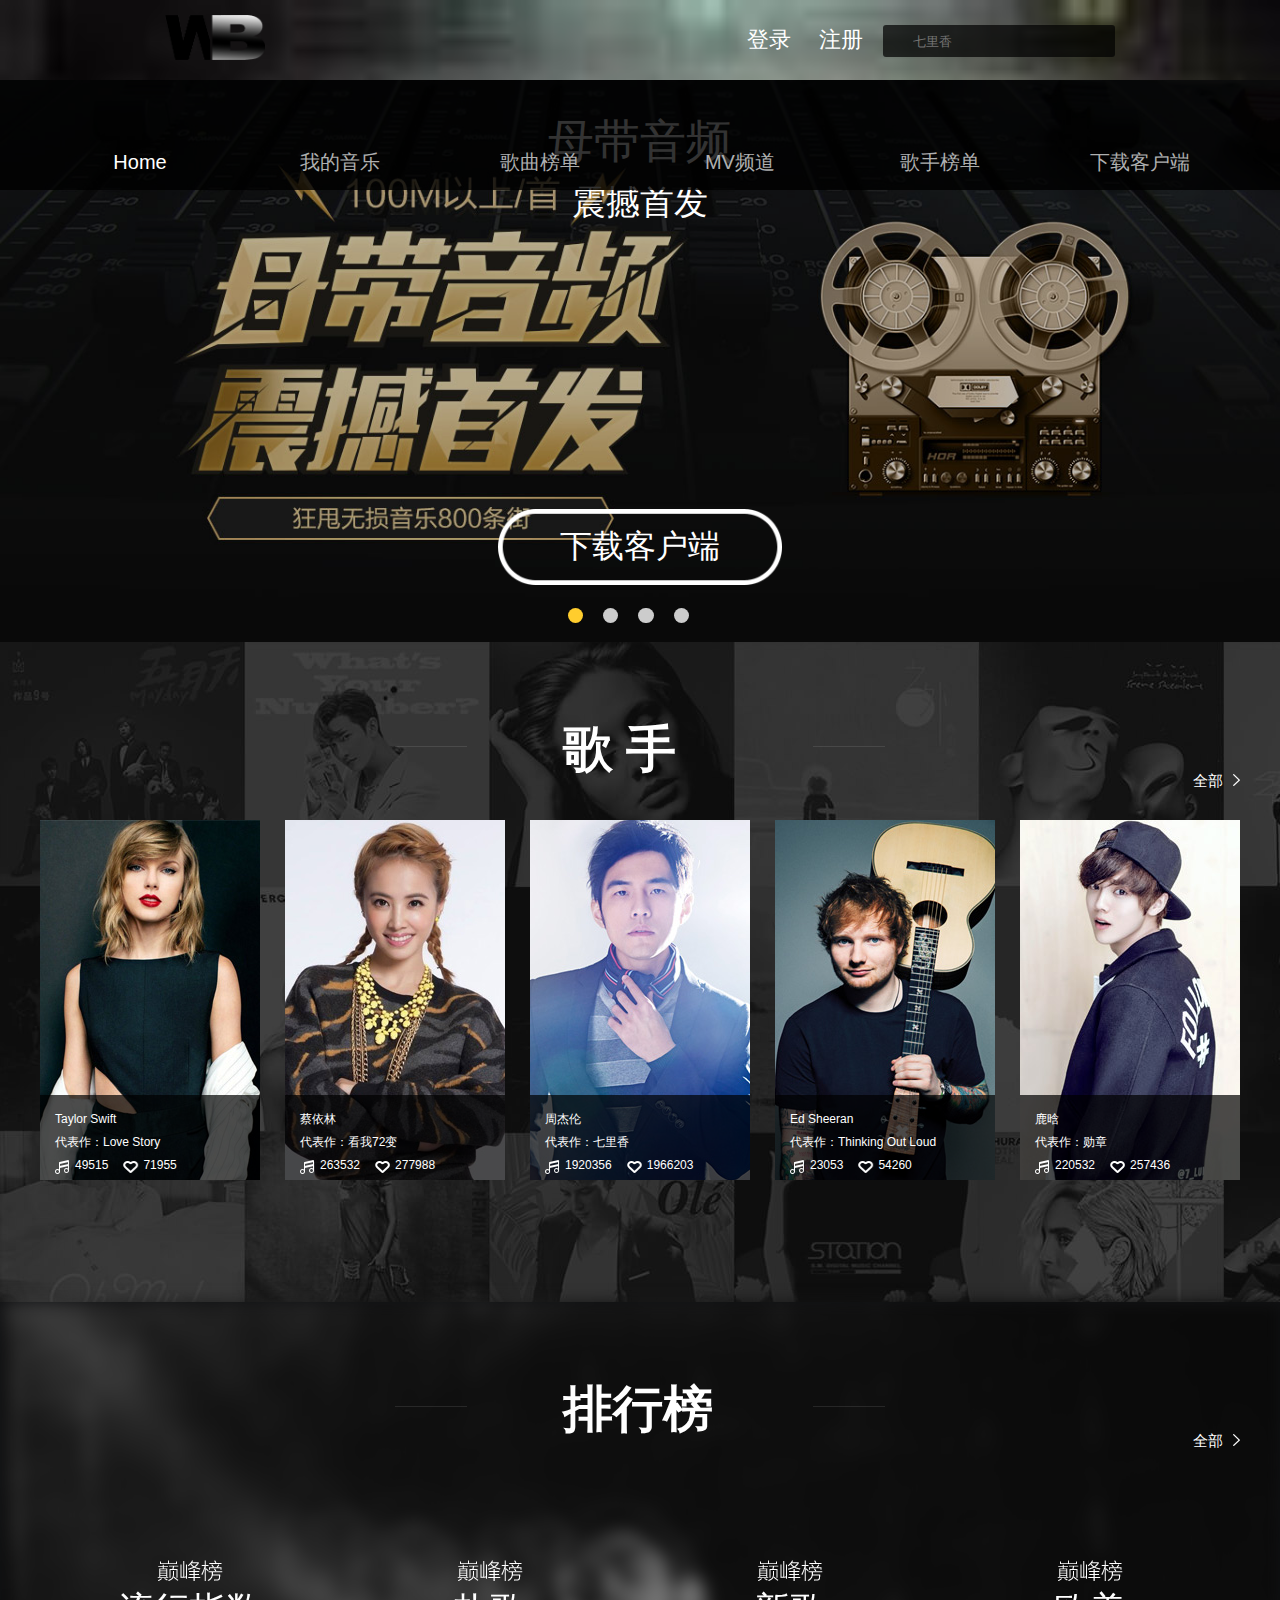
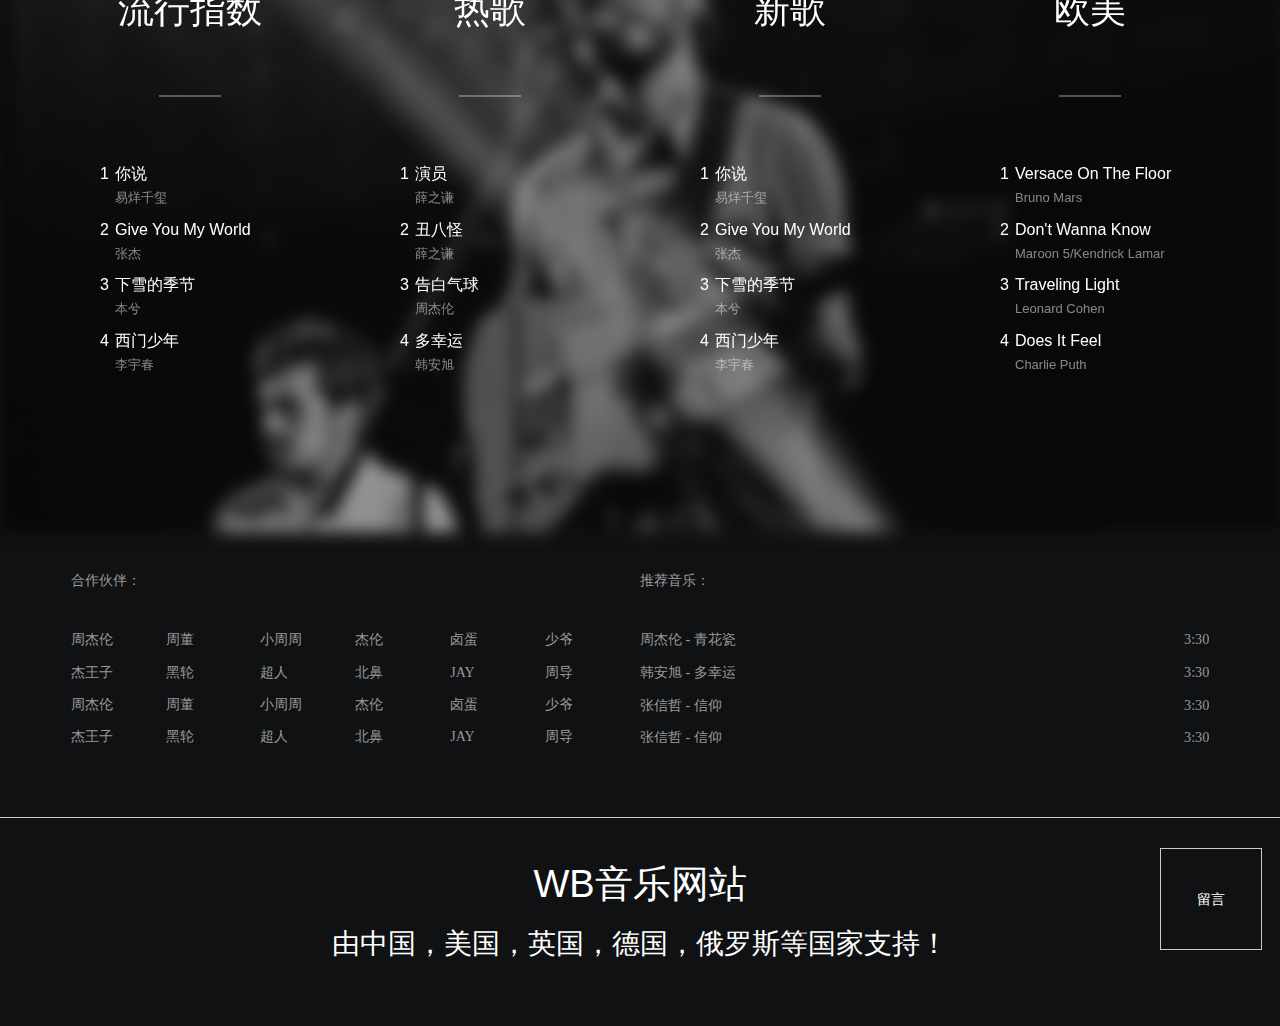
==== commit fa595789: "Add files via upload" ====
--- a/index.html
+++ b/index.html
@@ -1,41 +1,25 @@
 <!DOCTYPE html>
 <!--
-                                                           .
-                        ....:;$$$$$$$$$$$
-                    ..;;;$$$$$$$$$$$$$$$$:..
-                 .:$$$$$$$$$$$$$$$$$$$$$$$$$$:.
-               .;$$$$$$$$$$$$$$$$$$$$$$$$$$$$$$;.
-             .;$$$$$$$$$$$$$$$$$$$$$$$;$$$$$$$$$$;.
-            ;$$$$$$$$$$$$$$$$$$$;$$$$$$$$$$$$$$$$$$;
-           ;$$$$$$$$$$$$$$$$$$$$$$$$$$$$$$$$$$$$$$$$$
-          $$$$$$$$$$$$$$$$$$$$$$$$$$$$$$$$$$$$$$$$$$$$
-         :$$$$$$$  $$$$$$$$$$$$$   $$          $$$$$$$;
-        .$$$$$$$$$  $$$$$$$$$$$  $ $$  $$$$$$$  $$$$$$$.
-        :$$$$$$$$$$  $$$$$$$$$  $$ $$  $$$$$$$$  $$$$$$:
-        ;$$$$$$$$$$$  $$$$$$$  $$$ $$  $$$$$$$  $$$$$$$;
-        ;$$$$$$$$$$$$  $$$$$  $$$$ $$  $$$$$  $$$$$$$$$;
-        :$$$$$$$$$$$$$  $$$  $$$$$ $$  $$$$$$$  $$$$$$$:
-        .$$$$$$$$$$$$$$  $  $$$$$$ $$  $$$$$$$$  $$$$$$.
-         ;$$$$$$$$$$$$$$   $$$$$$$ $$  $$$$$$$  $$$$$$;
-          $$$$$$$$$$$$$$$ $$$$$$$$ $$          $$$$$$$
-           $$$$$$$$$$$$$$$$$$$$$$$$$$$$$$$$$$$$$$$$$$
-            ;$$$$$$$$$$$$$$$$$$$$$$$$$$$$$$$$$$$$$$;
-             .$$$$$$$$$$$$$$$$$$$$$$$$$$$$$$$$$$$$.
-               .$$$$$$$$$$$$$$$$$$$$$$$$$$$$$$$$:
-                 .;$$$$$$$$$$$$$$$$$$$$$$$$$$;.
-                    .:$$$$$$$$$$$$$$$$$$$$:.
-                        ...:;;;;;;;;:...
-
-         交互:XX & 视觉:XX & 重构:XX & 前端:Sky先
-                         WB音乐团队倾情出品
+            ;;&&$$$$$$$$$$$$$$$$$$$$$$$$$$$$$$$$$$$$$$$$$$$$$$$$$$$$$$$$$$$$$$$$$$$$&&;;
+            ;;&&          $$$$            $$$$$$$$$$$   $$$$$$$$$$$              $$$&&;;
+            ;;&&  $$$$$$$  $$$  $$$$$$$$$$$$$$$$$$$$  $  $$$$$$$$$$$$$$$$  $$$$$$$$$&&;;
+            ;;&&  $$$$$$  $$$$  $$$$$$$$$$$$$$$$$$$  $$$  $$$$$$$$$$$$$$$  $$$$$$$$$&&;;
+            ;;&&  $$$$$  $$$$$  $$$$$$$$$$$$$$$$$$  $$$$$  $$$$$$$$$$$$$$  $$$$$$$$$&&;;
+            ;;&&  $$$  $$$$$$$            $$$$$$$  $$$$$$$  $$$$$$$$$$$$$  $$$$$$$$$&&;;
+            ;;&&  $$$$$  $$$$$  $$$$$$$$$$$$$$$$  $$$$$$$$$  $$$$$$$$$$$$  $$$$$$$$$&&;;
+            ;;&&  $$$$$$  $$$$  $$$$$$$$$$$$$$$  $$$$$$$$$$$  $$$$$$$$$$$  $$$$$$$$$&&;;
+            ;;&&  $$$$$$$  $$$  $$$$$$$$$$$$$$                 $$$$$$$$$$  $$$$$$$$$&&;;
+            ;;&&          $$$$            $$$  $$$$$$$$$$$$$$$  $$$$$$$$$  $$$$$$$$$&&;;
+            ;;&&$$$$$$$$$$$$$$$$$$$$$$$$$$$$$$$$$$$$$$$$$$$$$$$$$$$$$$$$$$$$$$$$$$$$&&;;
 -->
 <html>
 <head lang="en">
     <meta charset="UTF-8">
-    <title>WB音乐 - 总有你想不到</title>
-    <meta name="description" content="本站为您免费提供最全的在线音乐试听下载，以及全球海量电台和MV播放服务、最新音乐播放器下载。WB音乐 超越想象。" />
+    <title>BEAT音乐 - 总有你想不到</title>
+    <meta name="description" content="本站为您免费提供最全的在线音乐试听下载，以及全球海量电台和MV播放服务、最新音乐播放器下载。BEAT音乐 超越想象。" />
     <meta name="viewport" content="width=device-width, user-scalable=no, initial-scale=1.0">
-    <meta name="keywords" content="音乐,WB音乐,在线听歌,音乐下载,音乐播放器,音乐网站,MV,巅峰榜,音乐排行榜,翻译歌曲,热门歌曲,经典老歌" />
+    <meta name="keywords" content="音乐,BEAT音乐,在线听歌,音乐下载,音乐播放器,音乐网站,MV,巅峰榜,音乐排行榜,翻译歌曲,热门歌曲,经典老歌" />
+    <link rel="shortcut icon" type="image/x-icon" href="public/images/logo_icon.png" media="screen" />
     <link rel="stylesheet" href="public/css/reset.css"/>
     <link rel="stylesheet" href="public/css/index.css"/>
     <script src="public/js/jquery_1_11_1min.js"></script>
@@ -49,14 +33,14 @@
             </div>
             <div class="search">
                 <input class="search-txt" type="text" placeholder="七里香"/>
-                <div class="search-icon">&#xe643;</div>
+                <div class="search-icon"><img src="public/images/sousuo.png" alt=""/></div>
             </div>
             <p>
-                <i class="login-icon">&#xe7cd;</i>
+                <i class="login-icon"><img src="public/images/zhuce.png" alt=""/></i>
                 <a href="zhuce.html">注册</a>
             </p>
             <p>
-                <i class="login-icon">&#xe62f;</i>
+                <i class="login-icon"><img src="public/images/login.png" alt=""/></i>
                 <a href="login.html">登录</a>
             </p>
         </div>
@@ -95,7 +79,7 @@
             <div class="nav-bg"></div>
             <div class="nav-inner">
                 <div class="nav-logo">
-                    <i>&#xe617;</i>
+                    <i><img src="public/images/min-logo.png" alt=""/></i>
                 </div>
             </div>
             <div class="nav-inner">
@@ -212,10 +196,10 @@
             </a>
             <div class="Singer-ul">
                 <a class="Singer-l" href="javascript:;">
-                    <span>&#xe600;</span>
+                    <span><img src="public/images/left-jiantou.png" alt=""/></span>
                 </a>
                 <a class="Singer-r" href="javascript:;">
-                    <span>&#xe63c;</span>
+                    <span><img src="public/images/right-jiantou.png" alt=""/></span>
                 </a>
                 <div class="Sing-boxul">
                     <ul class="Singer-ul1 clearfix">
--- a/public/css/index.css
+++ b/public/css/index.css
@@ -7,9 +7,10 @@
 .login {
   width: 100%;
   height: 80px;
-  background: rgba(0, 0, 0, 0.3);
   z-index: 3;
   position: relative;
+  background: url("../images/mv_img_3-1.jpg") 50% 0;
+  background-size: cover;
 }
 .login-inner {
   width: 1050px;
@@ -758,6 +759,7 @@
   width: 100%;
   height: 150px;
   border-top: 1px solid #ccc;
+  position: relative;
 }
 .footer-inner {
   width: 100%;
@@ -772,6 +774,22 @@
   font-size: 0.3rem;
   color: #fff;
   margin-top: 0.1rem;
+}
+.Leave_message {
+  width: 100px;
+  height: 100px;
+  position: absolute;
+  right: 20px;
+  top: 30px;
+}
+.Leave_message a {
+  display: block;
+  width: 100%;
+  height: 100%;
+  color: #fff;
+  text-align: center;
+  line-height: 100px;
+  border: 1px solid #ccc;
 }
 @media (max-width: 1200px) and (min-width: 992px) {
   .nav-inner {
